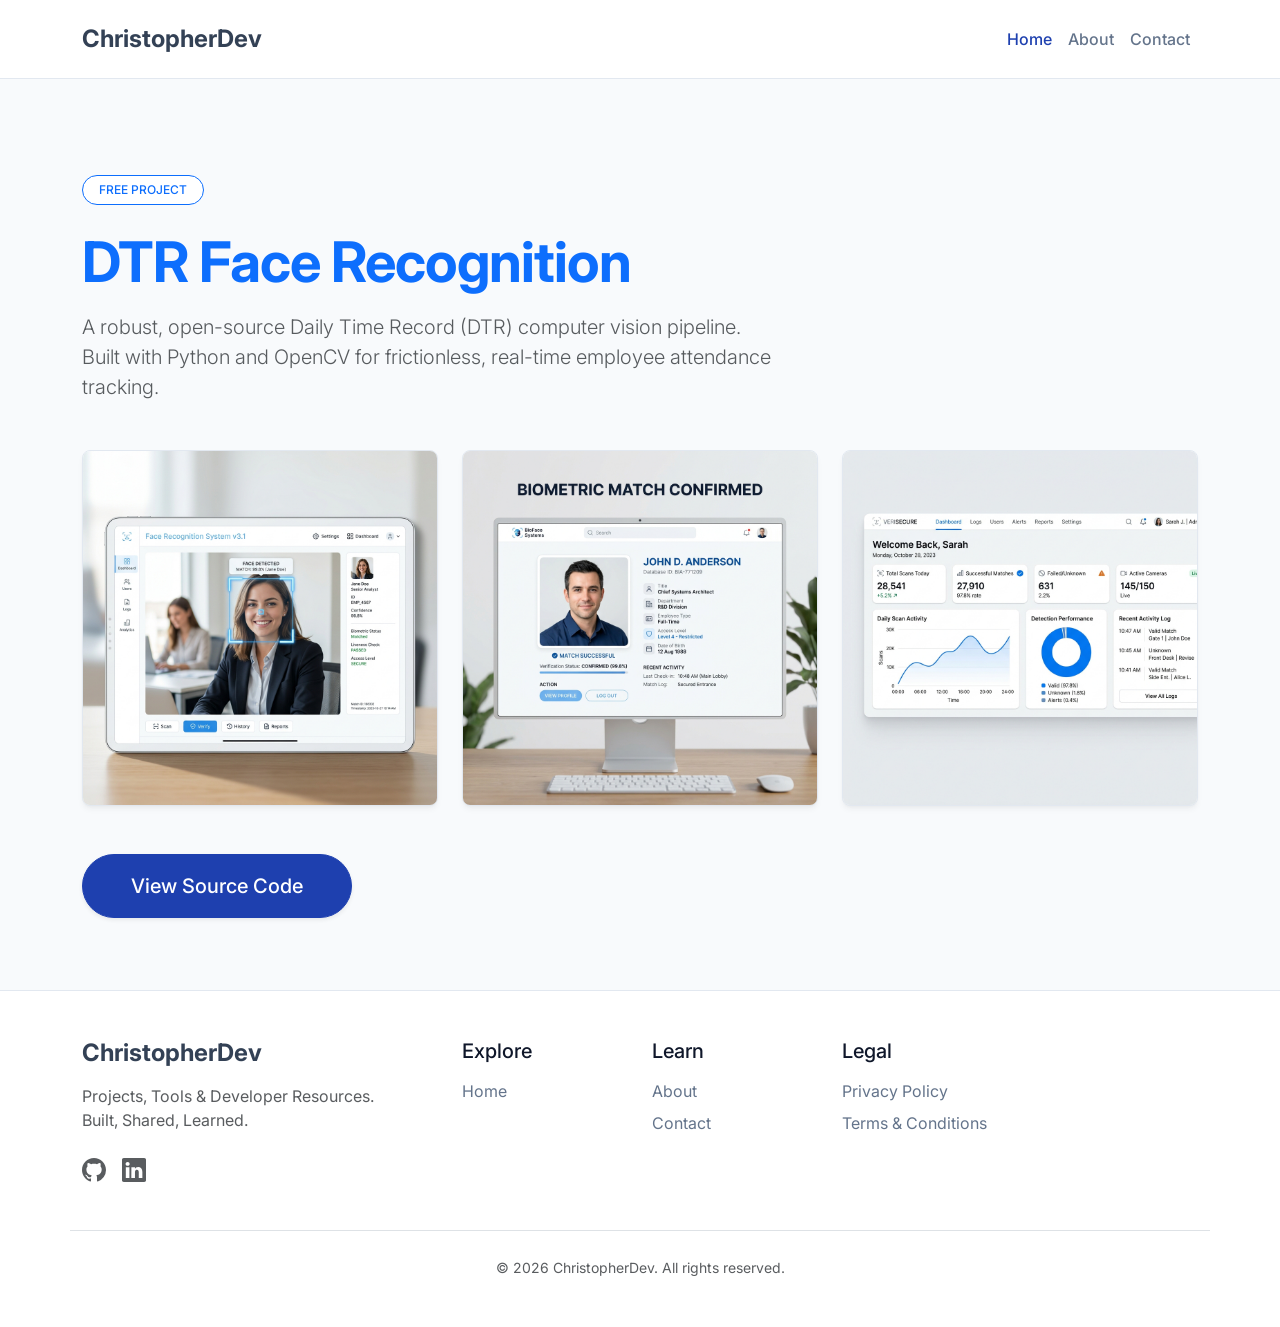
==== index.html @ c3da3913 "update my ui" ====
<!DOCTYPE html>
<html lang="en">
<head>
    <meta charset="UTF-8">
    <meta name="viewport" content="width=device-width, initial-scale=1.0">
    <title>ChristopherDev | Projects, Tools & Developer Resources</title>
    <meta name="description" content="ChristopherDev is a collection of projects, tools, experiments, and tutorials I've created while building software. Explore the source and use them as a starting point.">
    
    <!-- Bootstrap 5 CSS -->
    <link href="https://cdn.jsdelivr.net/npm/bootstrap@5.3.2/dist/css/bootstrap.min.css" rel="stylesheet">
    
    <!-- Google Fonts -->
    <link rel="preconnect" href="https://fonts.googleapis.com">
    <link rel="preconnect" href="https://fonts.gstatic.com" crossorigin>
    <link href="https://fonts.googleapis.com/css2?family=Fira+Code:wght@400;500&family=Inter:wght@400;500;600;700;800&display=swap" rel="stylesheet">
    
    <!-- Custom CSS -->
    <link rel="stylesheet" href="css/style.css">
</head>
<body>

    <!-- Navbar -->
    <nav class="navbar navbar-expand-lg sticky-top">
        <div class="container">
            <a class="navbar-brand" href="index.html">ChristopherDev</a>
            <button class="navbar-toggler" type="button" data-bs-toggle="collapse" data-bs-target="#navbarNav" aria-controls="navbarNav" aria-expanded="false" aria-label="Toggle navigation">
                <span class="navbar-toggler-icon"></span>
            </button>
            <div class="collapse navbar-collapse" id="navbarNav">
                <ul class="navbar-nav ms-auto mb-2 mb-lg-0">
                    <li class="nav-item">
                        <a class="nav-link" href="index.html">Home</a>
                    </li>
                    <li class="nav-item">
                        <a class="nav-link" href="about.html">About</a>
                    </li>
                    <li class="nav-item">
                        <a class="nav-link" href="contact.html">Contact</a>
                    </li>
                </ul>
            </div>
        </div>
    </nav>

    <main class="py-5 overflow-hidden">
        <div class="container py-4 mt-4">
            <div class="animate-fade-up">
                <span class="badge border border-primary text-primary bg-white px-3 py-2 rounded-pill mb-4 text-uppercase tracking-wider">Free Project</span>
                <h1 class="display-4 fw-bold mb-3 text-primary text-start" style="letter-spacing: -1px;">DTR Face Recognition</h1>
                <p class="lead text-muted mb-5 text-start" style="max-width: 700px;">A robust, open-source Daily Time Record (DTR) computer vision pipeline. Built with Python and OpenCV for frictionless, real-time employee attendance tracking.</p>
            </div>
            
            <div class="row g-4 mb-5 animate-fade-up delay-100">
                <div class="col-md-4">
                    <img src="assets/images/face-recognition.png" alt="Face Recognition Core" class="img-fluid minimal-card hover-scale">
                </div>
                <div class="col-md-4">
                    <img src="assets/images/face-recognition-match.png" alt="Match Profile" class="img-fluid minimal-card hover-scale">
                </div>
                <div class="col-md-4">
                    <img src="assets/images/face-recognition-dash.png" alt="Analytics Dashboard" class="img-fluid minimal-card hover-scale">
                </div>
            </div>

            <div class="text-start animate-fade-up delay-200">
                <a href="https://github.com/#" target="_blank" class="btn btn-primary btn-lg rounded-pill px-5 py-3 shadow-sm hover-scale">
                    View Source Code
                </a>
            </div>
        </div>
    </main>

    <!-- Footer -->
    <footer class="footer">
        <div class="container">
            <div class="row">
                <div class="col-lg-4 mb-4 mb-lg-0">
                    <h4 class="footer-title">ChristopherDev</h4>
                    <p class="text-muted mb-4">Projects, Tools & Developer Resources.<br>Built, Shared, Learned.</p>
                    <div class="d-flex gap-3">
                        <a href="https://github.com/#" target="_blank" class="text-muted" aria-label="GitHub">
                            <svg xmlns="http://www.w3.org/2000/svg" width="24" height="24" fill="currentColor" class="bi bi-github" viewBox="0 0 16 16">
                                <path d="M8 0C3.58 0 0 3.58 0 8c0 3.54 2.29 6.53 5.47 7.59.4.07.55-.17.55-.38 0-.19-.01-.82-.01-1.49-2.01.37-2.53-.49-2.69-.94-.09-.23-.48-.94-.82-1.13-.28-.15-.68-.52-.01-.53.63-.01 1.08.58 1.23.82.72 1.21 1.87.87 2.33.66.07-.52.28-.87.51-1.07-1.78-.2-3.64-.89-3.64-3.95 0-.87.31-1.59.82-2.15-.08-.2-.36-1.02.08-2.12 0 0 .67-.21 2.2.82.64-.18 1.32-.27 2-.27.68 0 1.36.09 2 .27 1.53-1.04 2.2-.82 2.2-.82.44 1.1.16 1.92.08 2.12.51.56.82 1.27.82 2.15 0 3.07-1.87 3.75-3.65 3.95.29.25.54.73.54 1.48 0 1.07-.01 1.93-.01 2.2 0 .21.15.46.55.38A8.012 8.012 0 0 0 16 8c0-4.42-3.58-8-8-8z"/>
                            </svg>
                        </a>
                        <a href="https://linkedin.com/in/#" target="_blank" class="text-muted" aria-label="LinkedIn">
                            <svg xmlns="http://www.w3.org/2000/svg" width="24" height="24" fill="currentColor" class="bi bi-linkedin" viewBox="0 0 16 16">
                                <path d="M0 1.146C0 .513.526 0 1.175 0h13.65C15.474 0 16 .513 16 1.146v13.708c0 .633-.526 1.146-1.175 1.146H1.175C.526 16 0 15.487 0 14.854V1.146zm4.943 12.248V6.169H2.542v7.225h2.401zm-1.2-8.212c.837 0 1.358-.554 1.358-1.248-.015-.709-.52-1.248-1.342-1.248-.822 0-1.359.54-1.359 1.248 0 .694.521 1.248 1.327 1.248h.016zm4.908 8.212V9.359c0-.216.016-.432.08-.586.173-.431.568-.878 1.232-.878.869 0 1.216.662 1.216 1.634v3.865h2.401V9.25c0-2.22-1.184-3.252-2.764-3.252-1.274 0-1.845.7-2.165 1.193v.025h-.016a5.54 5.54 0 0 1 .016-.025V6.169h-2.4c.03.678 0 7.225 0 7.225h2.4z"/>
                            </svg>
                        </a>
                    </div>
                </div>
                <div class="col-lg-2 col-md-4 mb-4 mb-md-0">
                    <h5 class="mb-3">Explore</h5>
                    <a href="index.html" class="footer-link">Home</a>
                </div>
                <div class="col-lg-2 col-md-4 mb-4 mb-md-0">
                    <h5 class="mb-3">Learn</h5>
                    <a href="about.html" class="footer-link">About</a>
                    <a href="contact.html" class="footer-link">Contact</a>
                </div>
                <div class="col-lg-2 col-md-4">
                    <h5 class="mb-3">Legal</h5>
                    <a href="privacy-policy.html" class="footer-link">Privacy Policy</a>
                    <a href="terms.html" class="footer-link">Terms & Conditions</a>
                </div>
            </div>
            <div class="row mt-5 pt-4 border-top">
                <div class="col-12 text-center text-muted">
                    <small>&copy; 2026 ChristopherDev. All rights reserved.</small>
                </div>
            </div>
        </div>
    </footer>

    <!-- Bootstrap 5 JS Bundle -->
    <script src="https://cdn.jsdelivr.net/npm/bootstrap@5.3.2/dist/js/bootstrap.bundle.min.js"></script>
    <!-- Custom JS -->
    <script src="js/main.js"></script>
</body>
</html>
---- css/style.css ----
:root {
  --primary-color: #1e40af; /* Professional Blue */
  --primary-hover: #1e3a8a; /* Darker Blue */
  --secondary-color: #334155; /* Slate */
  --light-bg: #f8fafc; /* Very light blue-grey */
  --border-color: #e2e8f0; /* Subtle border */
  --text-main: #0f172a;
  --text-muted: #64748b;
}

body {
  font-family: 'Inter', system-ui, -apple-system, sans-serif;
  color: var(--text-main);
  background-color: var(--light-bg);
  display: flex;
  flex-direction: column;
  min-height: 100vh;
}

main {
  flex: 1;
}

/* Navbar */
.navbar {
  background-color: #ffffff;
  border-bottom: 1px solid var(--border-color);
  padding: 1rem 0;
}
.navbar-brand {
  font-weight: 700;
  color: var(--secondary-color) !important;
  font-size: 1.5rem;
}
.nav-link {
  color: var(--text-muted);
  font-weight: 500;
  transition: color 0.2s ease-in-out;
}
.nav-link:hover, .nav-link.active {
  color: var(--primary-color) !important;
}

/* Buttons */
.btn-primary {
  background-color: var(--primary-color);
  border-color: var(--primary-color);
  padding: 0.5rem 1.25rem;
  font-weight: 500;
  border-radius: 0; /* Flat design */
  transition: all 0.2s;
}
.btn-primary:hover {
  background-color: var(--primary-hover);
  border-color: var(--primary-hover);
}
.btn-outline-primary {
  color: var(--primary-color);
  border-color: var(--primary-color);
  padding: 0.5rem 1.25rem;
  font-weight: 500;
  border-radius: 0; /* Flat design */
  transition: all 0.2s;
}
.btn-outline-primary:hover {
  background-color: var(--primary-color);
  color: white;
}

/* Cards */
.card {
  border: 1px solid var(--border-color);
  border-radius: 0; /* Flat design */
  box-shadow: none; /* Flat design */
  transition: border-color 0.2s;
  background-color: #ffffff;
  height: 100%;
}
.card:hover {
  border-color: var(--primary-color);
}
.card-title {
  color: var(--secondary-color);
  font-weight: 600;
}

/* Badges */
.badge {
  font-weight: 500;
  padding: 0.35em 0.65em;
  border-radius: 0; /* Flat design */
}

/* Hero Section */
.hero-section {
  padding: 5rem 0;
  background-color: #ffffff;
  border-bottom: 1px solid var(--border-color);
}
.hero-title {
  font-size: 3rem;
  font-weight: 800;
  color: var(--secondary-color);
  line-height: 1.2;
  margin-bottom: 1.5rem;
}
.hero-subtitle {
  font-size: 1.25rem;
  color: var(--text-muted);
  margin-bottom: 2rem;
  line-height: 1.6;
}

/* Developer Visual Art */
.dev-visual {
  background-color: var(--secondary-color);
  border-radius: 0; /* Flat design */
  padding: 2rem;
  box-shadow: none; /* Flat design */
  color: #a8b2d1;
  font-family: 'Fira Code', 'Courier New', Courier, monospace;
  font-size: 0.9rem;
  line-height: 1.5;
  position: relative;
  overflow: hidden;
}
.dev-visual .keyword { color: #c678dd; }
.dev-visual .function { color: #61afef; }
.dev-visual .string { color: #98c379; }
.dev-visual .comment { color: #5c6370; font-style: italic; }

/* Page Header */
.page-header {
  padding: 3rem 0;
  background-color: #ffffff;
  border-bottom: 1px solid var(--border-color);
  margin-bottom: 2rem;
}
.page-title {
  font-weight: 700;
  color: var(--secondary-color);
}

/* Footer */
.footer {
  background-color: #ffffff;
  border-top: 1px solid var(--border-color);
  padding: 3rem 0;
  margin-top: auto;
}
.footer-title {
  font-weight: 700;
  color: var(--secondary-color);
  margin-bottom: 1rem;
}
.footer-link {
  color: var(--text-muted);
  text-decoration: none;
  transition: color 0.2s;
  display: block;
  margin-bottom: 0.5rem;
}
.footer-link:hover {
  color: var(--primary-color);
}

/* Process Flow (How it works) */
.process-flow {
  display: flex;
  flex-direction: column;
  align-items: center;
  margin: 2rem 0;
}
.process-step {
  background: white;
  border: 1px solid var(--border-color);
  padding: 1rem 2rem;
  border-radius: 0; /* Flat design */
  font-weight: 600;
  color: var(--secondary-color);
  text-align: center;
  width: 100%;
  max-width: 400px;
  box-shadow: none; /* Flat design */
}
.process-arrow {
  color: var(--primary-color);
  font-size: 1.5rem;
  margin: 0.5rem 0;
}

/* Article Styles */
.article-content h2 {
  margin-top: 2rem;
  margin-bottom: 1rem;
  font-weight: 600;
  color: var(--secondary-color);
}
.article-content p {
  line-height: 1.7;
  margin-bottom: 1.25rem;
}
.article-content img {
  max-width: 100%;
  height: auto;
  border-radius: 0; /* Flat design */
  margin: 1.5rem 0;
}
.article-content pre {
  background-color: var(--secondary-color);
  color: #fff;
  padding: 1rem;
  border-radius: 0; /* Flat design */
  overflow-x: auto;
}

/* Utilities */
.text-primary {
  color: var(--primary-color);
}
.bg-primary {
  background-color: var(--primary-color) !important;
}

/* Animations */
@keyframes fadeUp {
  from {
    opacity: 0;
    transform: translateY(20px);
  }
  to {
    opacity: 1;
    transform: translateY(0);
  }
}

.animate-fade-up {
  animation: fadeUp 0.8s ease-out forwards;
  opacity: 0;
}

.delay-100 { animation-delay: 100ms; }
.delay-200 { animation-delay: 200ms; }
.delay-300 { animation-delay: 300ms; }

.hover-scale {
  transition: transform 0.3s ease, box-shadow 0.3s ease;
}
.hover-scale:hover {
  transform: translateY(-5px) scale(1.02);
  box-shadow: 0 10px 20px rgba(0,0,0,0.08) !important;
}

/* Minimal UI Enhancements */
.minimal-card {
  background: #ffffff;
  border: 1px solid var(--border-color);
  box-shadow: 0 4px 6px -1px rgba(0, 0, 0, 0.05), 0 2px 4px -1px rgba(0, 0, 0, 0.03); /* Subtle soft shadow */
  border-radius: 8px;
}

.icon-box {
  width: 60px;
  height: 60px;
  display: inline-flex;
  align-items: center;
  justify-content: center;
  border-radius: 12px;
  background-color: rgba(13, 110, 253, 0.1);
  color: var(--primary-color);
  margin-bottom: 1.5rem;
}

.tech-pill {
  display: inline-block;
  padding: 0.5rem 1.25rem;
  background: #fff;
  border: 1px solid var(--border-color);
  border-radius: 50px;
  font-weight: 600;
  color: var(--text-muted);
  box-shadow: 0 4px 6px rgba(0,0,0,0.02);
  transition: all 0.3s ease;
}
.tech-pill:hover {
  border-color: var(--primary-color);
  color: var(--primary-color);
  transform: translateY(-2px);
}
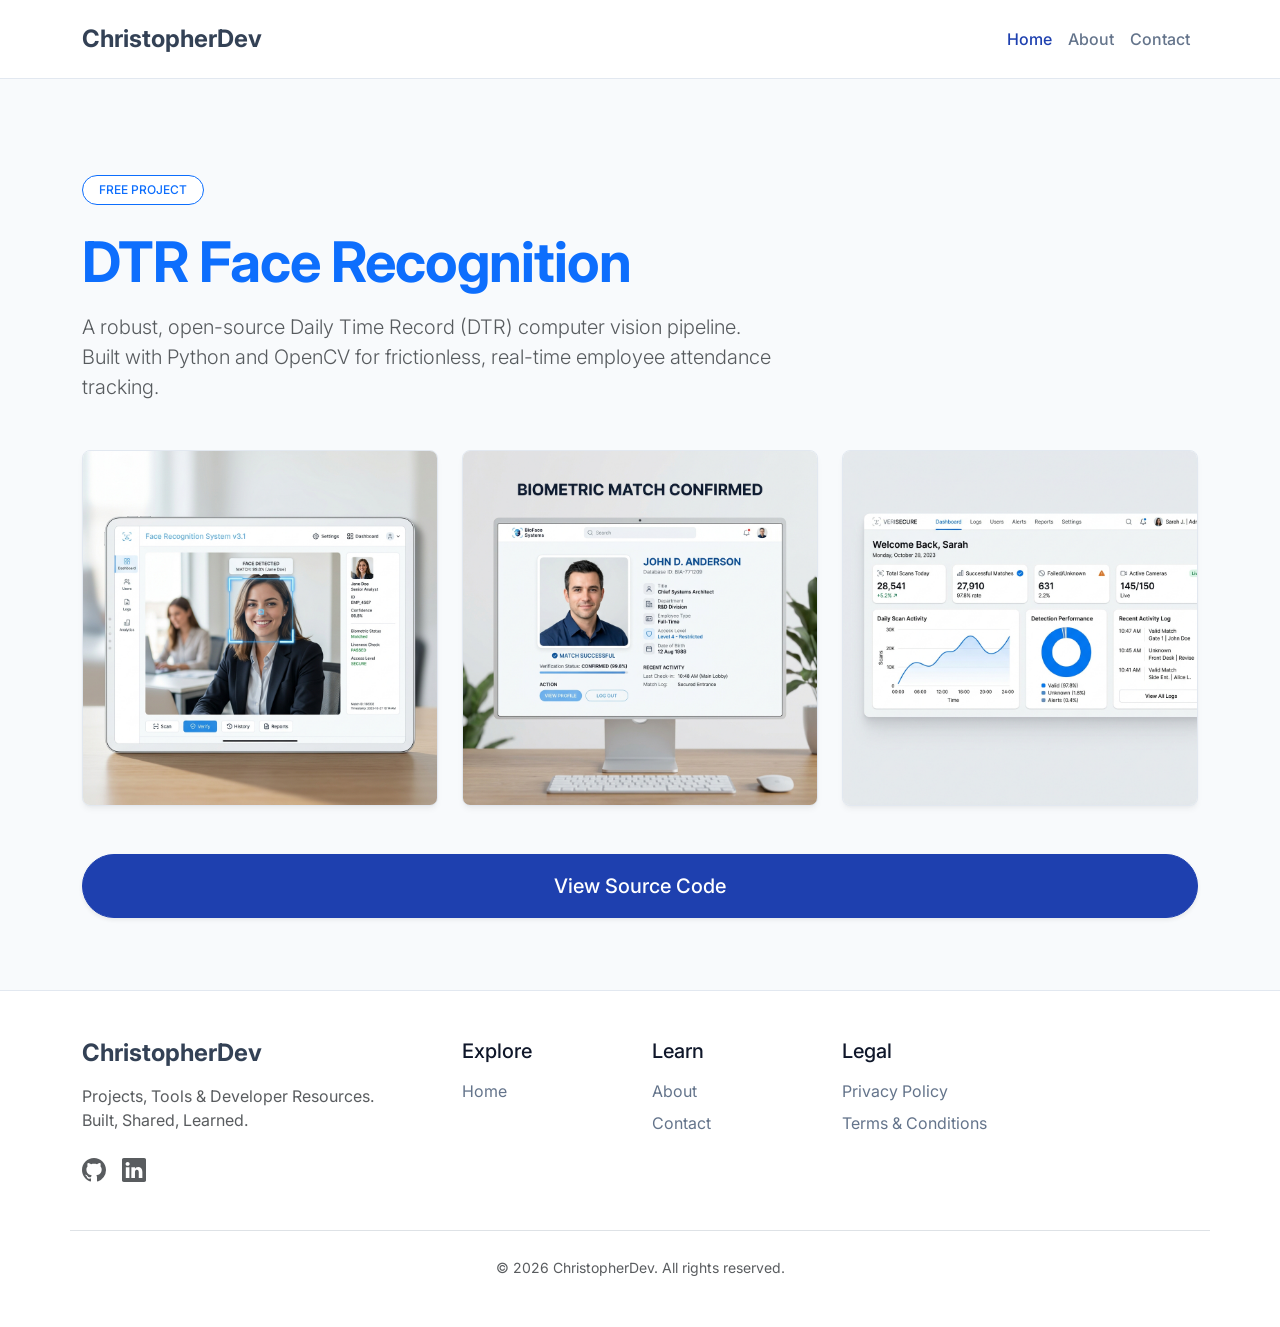
==== commit 1a75f073: "update" ====
--- a/index.html
+++ b/index.html
@@ -42,8 +42,8 @@
         </div>
     </nav>
 
-    <main class="py-5 overflow-hidden">
-        <div class="container py-4 mt-4">
+    <main class="py-3 py-md-5 overflow-hidden">
+        <div class="container py-3 py-md-4 mt-2 mt-md-4">
             <div class="animate-fade-up">
                 <span class="badge border border-primary text-primary bg-white px-3 py-2 rounded-pill mb-4 text-uppercase tracking-wider">Free Project</span>
                 <h1 class="display-4 fw-bold mb-3 text-primary text-start" style="letter-spacing: -1px;">DTR Face Recognition</h1>
@@ -63,7 +63,7 @@
             </div>
 
             <div class="text-start animate-fade-up delay-200">
-                <a href="https://github.com/#" target="_blank" class="btn btn-primary btn-lg rounded-pill px-5 py-3 shadow-sm hover-scale">
+                <a href="https://github.com/#" target="_blank" class="btn btn-primary btn-lg rounded-pill px-4 px-md-5 py-3 shadow-sm hover-scale w-100 d-md-inline-block" style="max-width: 100%;">
                     View Source Code
                 </a>
             </div>
--- a/css/style.css
+++ b/css/style.css
@@ -287,3 +287,16 @@
   color: var(--primary-color);
   transform: translateY(-2px);
 }
+
+/* Responsive Overrides */
+@media (max-width: 767.98px) {
+  .display-4 {
+    font-size: 2.5rem;
+  }
+  .display-5 {
+    font-size: 2rem;
+  }
+  .hero-title {
+    font-size: 2.2rem;
+  }
+}
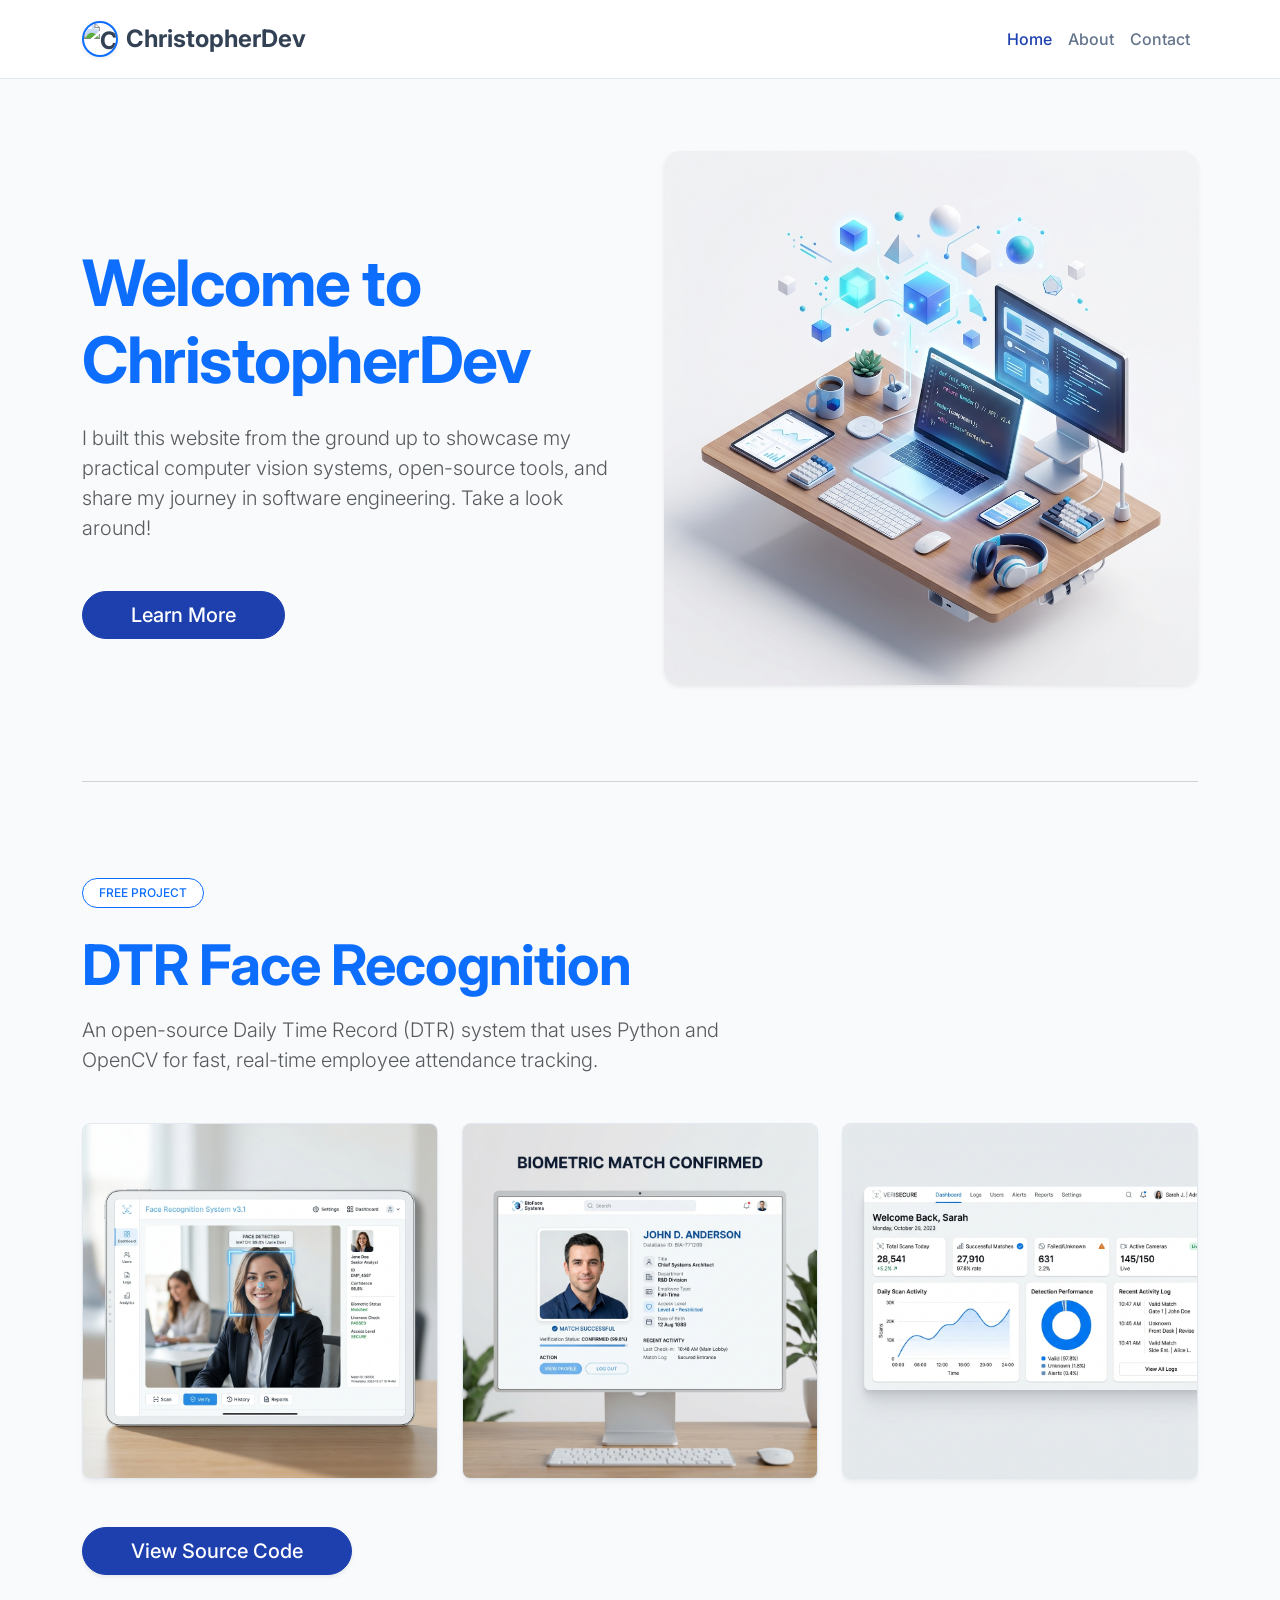
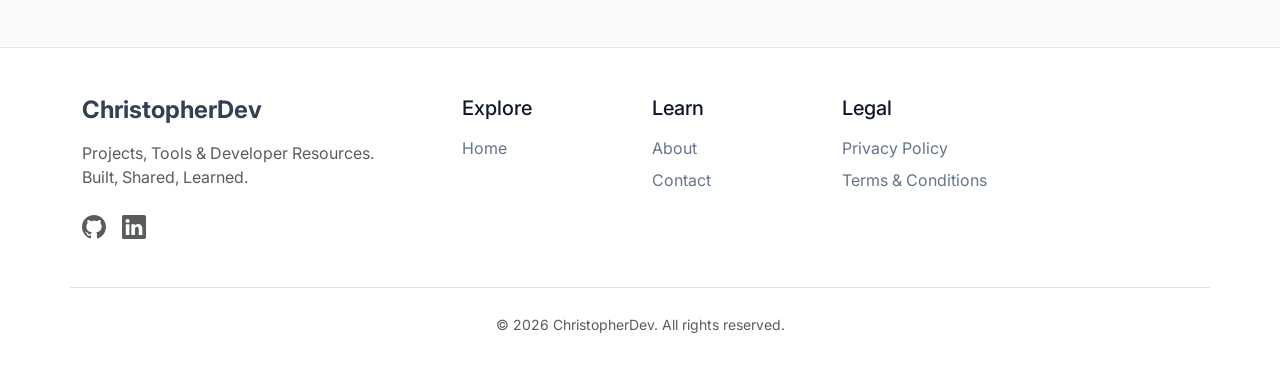
==== commit d350746e: "update code" ====
--- a/index.html
+++ b/index.html
@@ -1,29 +1,49 @@
 <!DOCTYPE html>
 <html lang="en">
+
 <head>
     <meta charset="UTF-8">
     <meta name="viewport" content="width=device-width, initial-scale=1.0">
     <title>ChristopherDev | Projects, Tools & Developer Resources</title>
-    <meta name="description" content="ChristopherDev is a collection of projects, tools, experiments, and tutorials I've created while building software. Explore the source and use them as a starting point.">
-    
+    <meta name="description"
+        content="ChristopherDev is a collection of projects, tools, experiments, and tutorials I've created while building software. Explore the source and use them as a starting point.">
+
     <!-- Bootstrap 5 CSS -->
     <link href="https://cdn.jsdelivr.net/npm/bootstrap@5.3.2/dist/css/bootstrap.min.css" rel="stylesheet">
-    
+
     <!-- Google Fonts -->
     <link rel="preconnect" href="https://fonts.googleapis.com">
     <link rel="preconnect" href="https://fonts.gstatic.com" crossorigin>
-    <link href="https://fonts.googleapis.com/css2?family=Fira+Code:wght@400;500&family=Inter:wght@400;500;600;700;800&display=swap" rel="stylesheet">
-    
+    <link
+        href="https://fonts.googleapis.com/css2?family=Fira+Code:wght@400;500&family=Inter:wght@400;500;600;700;800&display=swap"
+        rel="stylesheet">
+
     <!-- Custom CSS -->
     <link rel="stylesheet" href="css/style.css">
+
+    <!-- Google tag (gtag.js) -->
+    <script async src="https://www.googletagmanager.com/gtag/js?id=G-97JKKLDVCZ"></script>
+    <script>
+        window.dataLayer = window.dataLayer || [];
+        function gtag(){dataLayer.push(arguments);}
+        gtag('js', new Date());
+
+        gtag('config', 'G-97JKKLDVCZ');
+    </script>
 </head>
+
 <body>
 
     <!-- Navbar -->
     <nav class="navbar navbar-expand-lg sticky-top">
         <div class="container">
-            <a class="navbar-brand" href="index.html">ChristopherDev</a>
-            <button class="navbar-toggler" type="button" data-bs-toggle="collapse" data-bs-target="#navbarNav" aria-controls="navbarNav" aria-expanded="false" aria-label="Toggle navigation">
+            <a class="navbar-brand d-flex align-items-center gap-2" href="index.html">
+                <img src="https://github.com/ChristopherDente.png" alt="ChristopherDev Logo" width="36" height="36"
+                    class="rounded-circle shadow-sm border border-primary border-2">
+                ChristopherDev
+            </a>
+            <button class="navbar-toggler" type="button" data-bs-toggle="collapse" data-bs-target="#navbarNav"
+                aria-controls="navbarNav" aria-expanded="false" aria-label="Toggle navigation">
                 <span class="navbar-toggler-icon"></span>
             </button>
             <div class="collapse navbar-collapse" id="navbarNav">
@@ -43,27 +63,65 @@
     </nav>
 
     <main class="py-3 py-md-5 overflow-hidden">
+
+        <!-- Main Hero Section -->
+        <section class="container py-5 mt-md-4 mb-5">
+            <div class="row align-items-center g-5">
+                <div class="col-lg-6 text-center text-lg-start animate-fade-up">
+                    <h1 class="display-3 fw-bold mb-4 text-primary" style="letter-spacing: -1.5px;">Welcome to
+                        ChristopherDev</h1>
+                    <p class="lead text-muted mb-5 mx-auto mx-lg-0" style="max-width: 600px; font-size: 1.25rem;">
+                        I built this website from the ground up to showcase my practical computer vision systems,
+                        open-source tools, and share my journey in software engineering. Take a look around!
+                    </p>
+                    <div class="d-flex justify-content-center justify-content-lg-start gap-3">
+                        <a href="about.html"
+                            class="btn btn-primary btn-lg rounded-pill px-4 px-md-5">Learn
+                            More</a>
+                    </div>
+                </div>
+                <div class="col-lg-6 text-center animate-fade-up delay-100 mt-5 mt-lg-0">
+                    <div class="animate-float">
+                        <img src="assets/images/hero-illustration.png" alt="Developer Workspace"
+                            class="img-fluid rounded-4 shadow-sm hover-scale premium-card">
+                    </div>
+                </div>
+            </div>
+        </section>
+
+        <!-- Divider -->
+        <div class="container">
+            <hr class="text-muted opacity-25 mb-5 pb-4">
+        </div>
         <div class="container py-3 py-md-4 mt-2 mt-md-4">
             <div class="animate-fade-up">
-                <span class="badge border border-primary text-primary bg-white px-3 py-2 rounded-pill mb-4 text-uppercase tracking-wider">Free Project</span>
-                <h1 class="display-4 fw-bold mb-3 text-primary text-start" style="letter-spacing: -1px;">DTR Face Recognition</h1>
-                <p class="lead text-muted mb-5 text-start" style="max-width: 700px;">A robust, open-source Daily Time Record (DTR) computer vision pipeline. Built with Python and OpenCV for frictionless, real-time employee attendance tracking.</p>
+                <span
+                    class="badge border border-primary text-primary bg-white px-3 py-2 rounded-pill mb-4 text-uppercase tracking-wider">Free
+                    Project</span>
+                <h1 class="display-4 fw-bold mb-3 text-primary text-start" style="letter-spacing: -1px;">DTR Face
+                    Recognition</h1>
+                <p class="lead text-muted mb-5 text-start" style="max-width: 700px;">An open-source Daily Time Record
+                    (DTR) system that uses Python and OpenCV for fast, real-time employee attendance tracking.</p>
             </div>
-            
+
             <div class="row g-4 mb-5 animate-fade-up delay-100">
                 <div class="col-md-4">
-                    <img src="assets/images/face-recognition.png" alt="Face Recognition Core" class="img-fluid minimal-card hover-scale">
+                    <img src="assets/images/face-recognition.png" alt="Face Recognition Core"
+                        class="img-fluid minimal-card hover-scale">
                 </div>
                 <div class="col-md-4">
-                    <img src="assets/images/face-recognition-match.png" alt="Match Profile" class="img-fluid minimal-card hover-scale">
+                    <img src="assets/images/face-recognition-match.png" alt="Match Profile"
+                        class="img-fluid minimal-card hover-scale">
                 </div>
                 <div class="col-md-4">
-                    <img src="assets/images/face-recognition-dash.png" alt="Analytics Dashboard" class="img-fluid minimal-card hover-scale">
+                    <img src="assets/images/face-recognition-dash.png" alt="Analytics Dashboard"
+                        class="img-fluid minimal-card hover-scale">
                 </div>
             </div>
 
             <div class="text-start animate-fade-up delay-200">
-                <a href="https://github.com/#" target="_blank" class="btn btn-primary btn-lg rounded-pill px-4 px-md-5 py-3 shadow-sm hover-scale w-100 d-md-inline-block" style="max-width: 100%;">
+                <a href="https://github.com/#" target="_blank"
+                    class="btn btn-primary btn-lg rounded-pill px-4 px-md-5 shadow-sm hover-scale">
                     View Source Code
                 </a>
             </div>
@@ -79,13 +137,17 @@
                     <p class="text-muted mb-4">Projects, Tools & Developer Resources.<br>Built, Shared, Learned.</p>
                     <div class="d-flex gap-3">
                         <a href="https://github.com/#" target="_blank" class="text-muted" aria-label="GitHub">
-                            <svg xmlns="http://www.w3.org/2000/svg" width="24" height="24" fill="currentColor" class="bi bi-github" viewBox="0 0 16 16">
-                                <path d="M8 0C3.58 0 0 3.58 0 8c0 3.54 2.29 6.53 5.47 7.59.4.07.55-.17.55-.38 0-.19-.01-.82-.01-1.49-2.01.37-2.53-.49-2.69-.94-.09-.23-.48-.94-.82-1.13-.28-.15-.68-.52-.01-.53.63-.01 1.08.58 1.23.82.72 1.21 1.87.87 2.33.66.07-.52.28-.87.51-1.07-1.78-.2-3.64-.89-3.64-3.95 0-.87.31-1.59.82-2.15-.08-.2-.36-1.02.08-2.12 0 0 .67-.21 2.2.82.64-.18 1.32-.27 2-.27.68 0 1.36.09 2 .27 1.53-1.04 2.2-.82 2.2-.82.44 1.1.16 1.92.08 2.12.51.56.82 1.27.82 2.15 0 3.07-1.87 3.75-3.65 3.95.29.25.54.73.54 1.48 0 1.07-.01 1.93-.01 2.2 0 .21.15.46.55.38A8.012 8.012 0 0 0 16 8c0-4.42-3.58-8-8-8z"/>
+                            <svg xmlns="http://www.w3.org/2000/svg" width="24" height="24" fill="currentColor"
+                                class="bi bi-github" viewBox="0 0 16 16">
+                                <path
+                                    d="M8 0C3.58 0 0 3.58 0 8c0 3.54 2.29 6.53 5.47 7.59.4.07.55-.17.55-.38 0-.19-.01-.82-.01-1.49-2.01.37-2.53-.49-2.69-.94-.09-.23-.48-.94-.82-1.13-.28-.15-.68-.52-.01-.53.63-.01 1.08.58 1.23.82.72 1.21 1.87.87 2.33.66.07-.52.28-.87.51-1.07-1.78-.2-3.64-.89-3.64-3.95 0-.87.31-1.59.82-2.15-.08-.2-.36-1.02.08-2.12 0 0 .67-.21 2.2.82.64-.18 1.32-.27 2-.27.68 0 1.36.09 2 .27 1.53-1.04 2.2-.82 2.2-.82.44 1.1.16 1.92.08 2.12.51.56.82 1.27.82 2.15 0 3.07-1.87 3.75-3.65 3.95.29.25.54.73.54 1.48 0 1.07-.01 1.93-.01 2.2 0 .21.15.46.55.38A8.012 8.012 0 0 0 16 8c0-4.42-3.58-8-8-8z" />
                             </svg>
                         </a>
                         <a href="https://linkedin.com/in/#" target="_blank" class="text-muted" aria-label="LinkedIn">
-                            <svg xmlns="http://www.w3.org/2000/svg" width="24" height="24" fill="currentColor" class="bi bi-linkedin" viewBox="0 0 16 16">
-                                <path d="M0 1.146C0 .513.526 0 1.175 0h13.65C15.474 0 16 .513 16 1.146v13.708c0 .633-.526 1.146-1.175 1.146H1.175C.526 16 0 15.487 0 14.854V1.146zm4.943 12.248V6.169H2.542v7.225h2.401zm-1.2-8.212c.837 0 1.358-.554 1.358-1.248-.015-.709-.52-1.248-1.342-1.248-.822 0-1.359.54-1.359 1.248 0 .694.521 1.248 1.327 1.248h.016zm4.908 8.212V9.359c0-.216.016-.432.08-.586.173-.431.568-.878 1.232-.878.869 0 1.216.662 1.216 1.634v3.865h2.401V9.25c0-2.22-1.184-3.252-2.764-3.252-1.274 0-1.845.7-2.165 1.193v.025h-.016a5.54 5.54 0 0 1 .016-.025V6.169h-2.4c.03.678 0 7.225 0 7.225h2.4z"/>
+                            <svg xmlns="http://www.w3.org/2000/svg" width="24" height="24" fill="currentColor"
+                                class="bi bi-linkedin" viewBox="0 0 16 16">
+                                <path
+                                    d="M0 1.146C0 .513.526 0 1.175 0h13.65C15.474 0 16 .513 16 1.146v13.708c0 .633-.526 1.146-1.175 1.146H1.175C.526 16 0 15.487 0 14.854V1.146zm4.943 12.248V6.169H2.542v7.225h2.401zm-1.2-8.212c.837 0 1.358-.554 1.358-1.248-.015-.709-.52-1.248-1.342-1.248-.822 0-1.359.54-1.359 1.248 0 .694.521 1.248 1.327 1.248h.016zm4.908 8.212V9.359c0-.216.016-.432.08-.586.173-.431.568-.878 1.232-.878.869 0 1.216.662 1.216 1.634v3.865h2.401V9.25c0-2.22-1.184-3.252-2.764-3.252-1.274 0-1.845.7-2.165 1.193v.025h-.016a5.54 5.54 0 0 1 .016-.025V6.169h-2.4c.03.678 0 7.225 0 7.225h2.4z" />
                             </svg>
                         </a>
                     </div>
@@ -118,4 +180,5 @@
     <!-- Custom JS -->
     <script src="js/main.js"></script>
 </body>
-</html>
+
+</html>
--- a/css/style.css
+++ b/css/style.css
@@ -286,9 +286,8 @@
   border-color: var(--primary-color);
   color: var(--primary-color);
   transform: translateY(-2px);
-}
-
-/* Responsive Overrides */
+
+
 @media (max-width: 767.98px) {
   .display-4 {
     font-size: 2.5rem;
@@ -300,3 +299,66 @@
     font-size: 2.2rem;
   }
 }
+
+@media (min-width: 768px) {
+  .w-md-auto {
+    width: auto !important;
+  }
+}
+
+/* Premium Button Enhancements */
+.btn-primary {
+  transition: all 0.3s ease;
+  box-shadow: 0 4px 15px rgba(30, 64, 175, 0.2);
+}
+.btn-primary:hover {
+  transform: translateY(-2px);
+  box-shadow: 0 8px 25px rgba(30, 64, 175, 0.4);
+}
+.btn-outline-primary {
+  transition: all 0.3s ease;
+}
+.btn-outline-primary:hover {
+  transform: translateY(-2px);
+  box-shadow: 0 8px 25px rgba(30, 64, 175, 0.2);
+}
+
+/* Float Animation */
+@keyframes float {
+  0% { transform: translateY(0px); }
+  50% { transform: translateY(-15px); }
+  100% { transform: translateY(0px); }
+}
+.animate-float {
+  animation: float 6s ease-in-out infinite;
+}
+
+/* Premium UI Enhancements */
+.premium-card {
+  border-bottom: 4px solid transparent;
+  transition: all 0.3s ease;
+}
+.premium-card:hover {
+  border-bottom: 4px solid var(--primary-color);
+  transform: translateY(-5px);
+  box-shadow: 0 15px 30px rgba(0,0,0,0.05) !important;
+}
+
+/* Form Styles */
+.form-control {
+  border-radius: 8px;
+  border: 1px solid var(--border-color);
+  padding: 0.75rem 1rem;
+  transition: border-color 0.2s, box-shadow 0.2s;
+  background-color: var(--light-bg);
+}
+.form-control:focus {
+  border-color: var(--primary-color);
+  box-shadow: 0 0 0 3px rgba(30, 64, 175, 0.1);
+  background-color: #fff;
+}
+.form-label {
+  font-weight: 500;
+  color: var(--secondary-color);
+  margin-bottom: 0.5rem;
+}
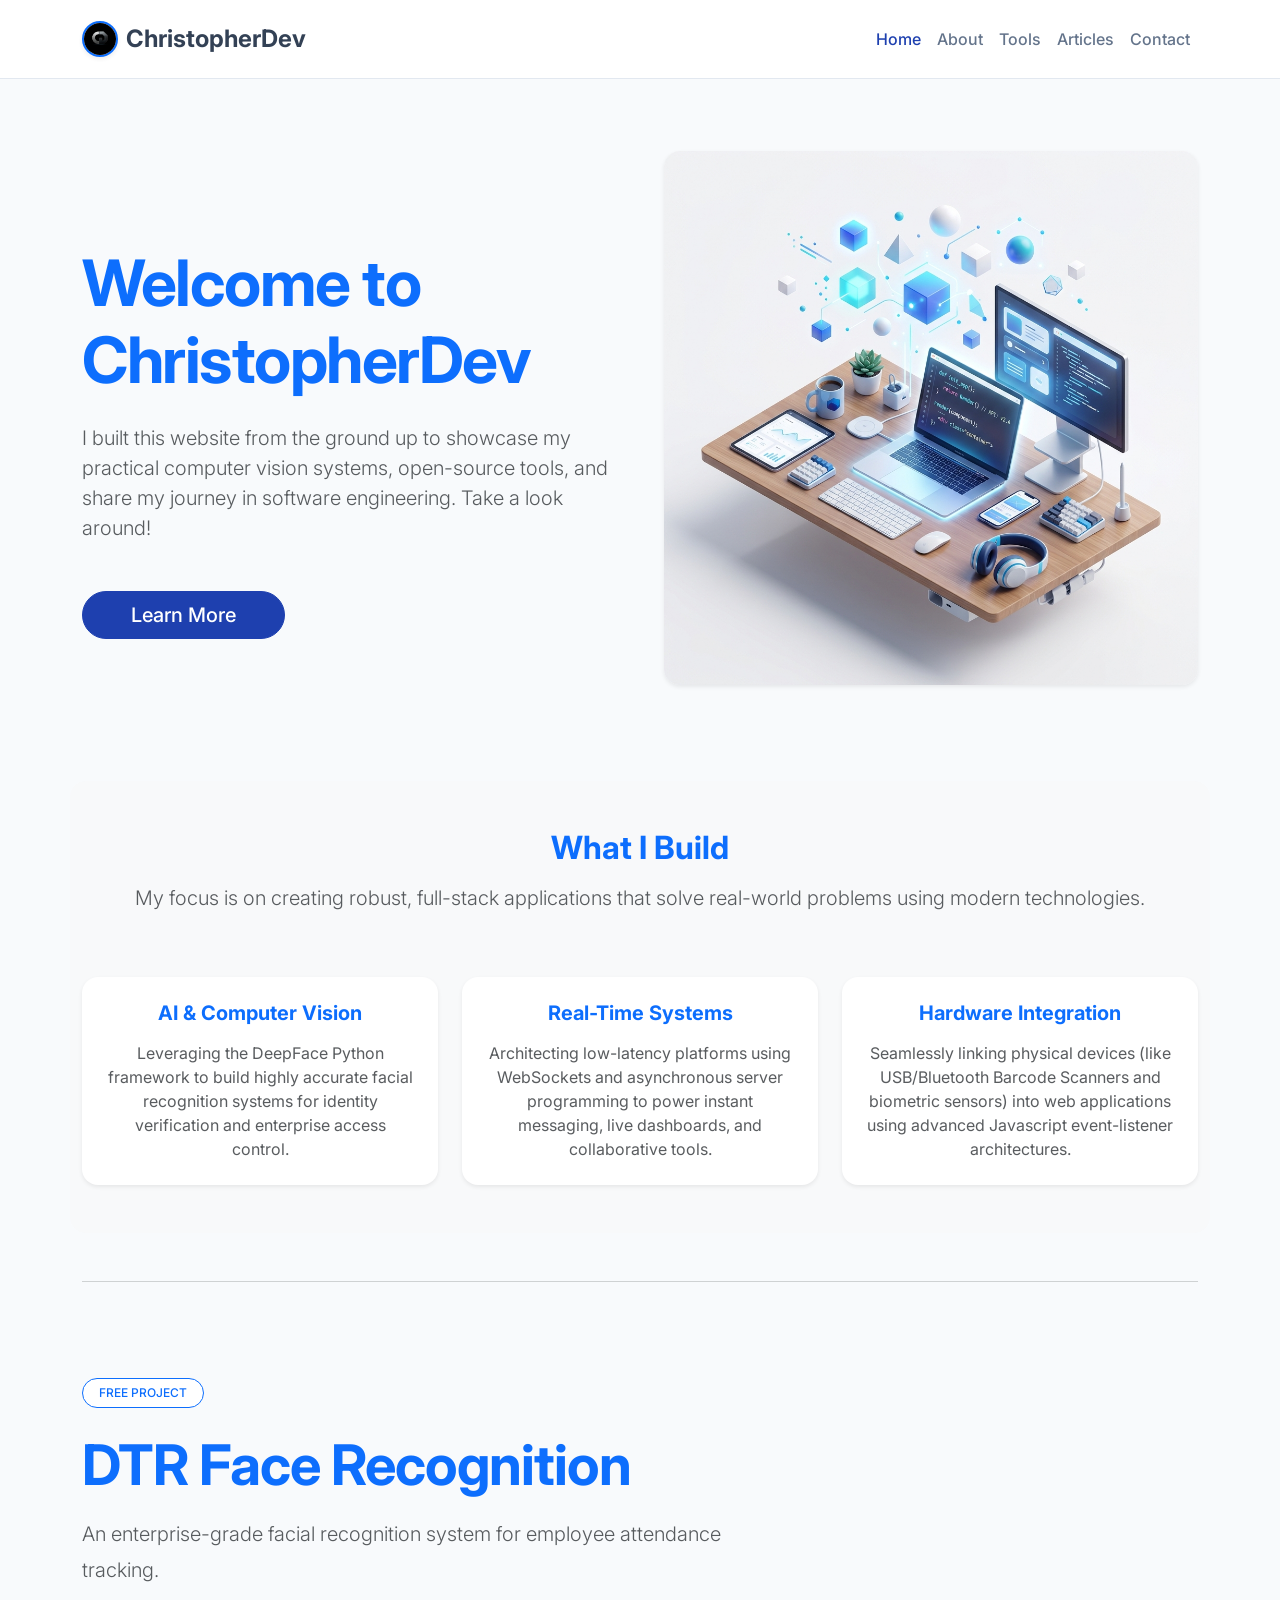
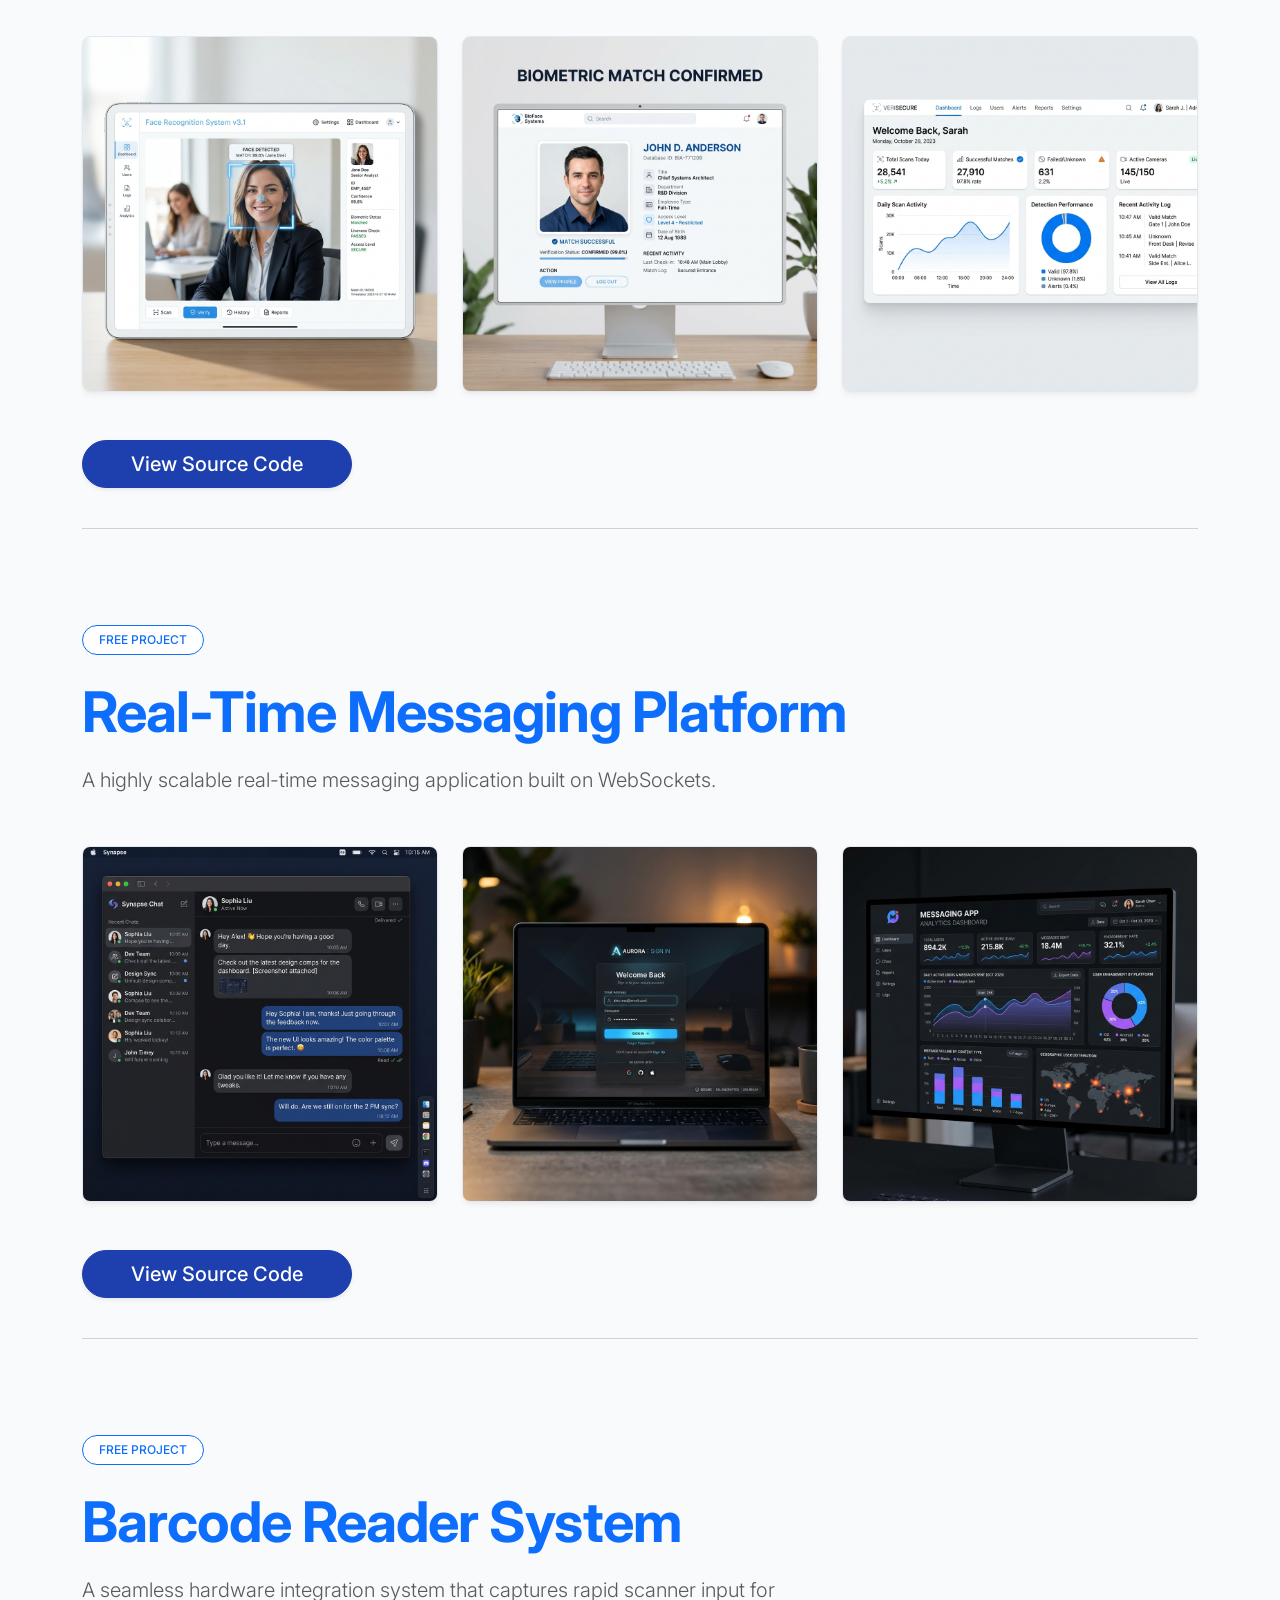
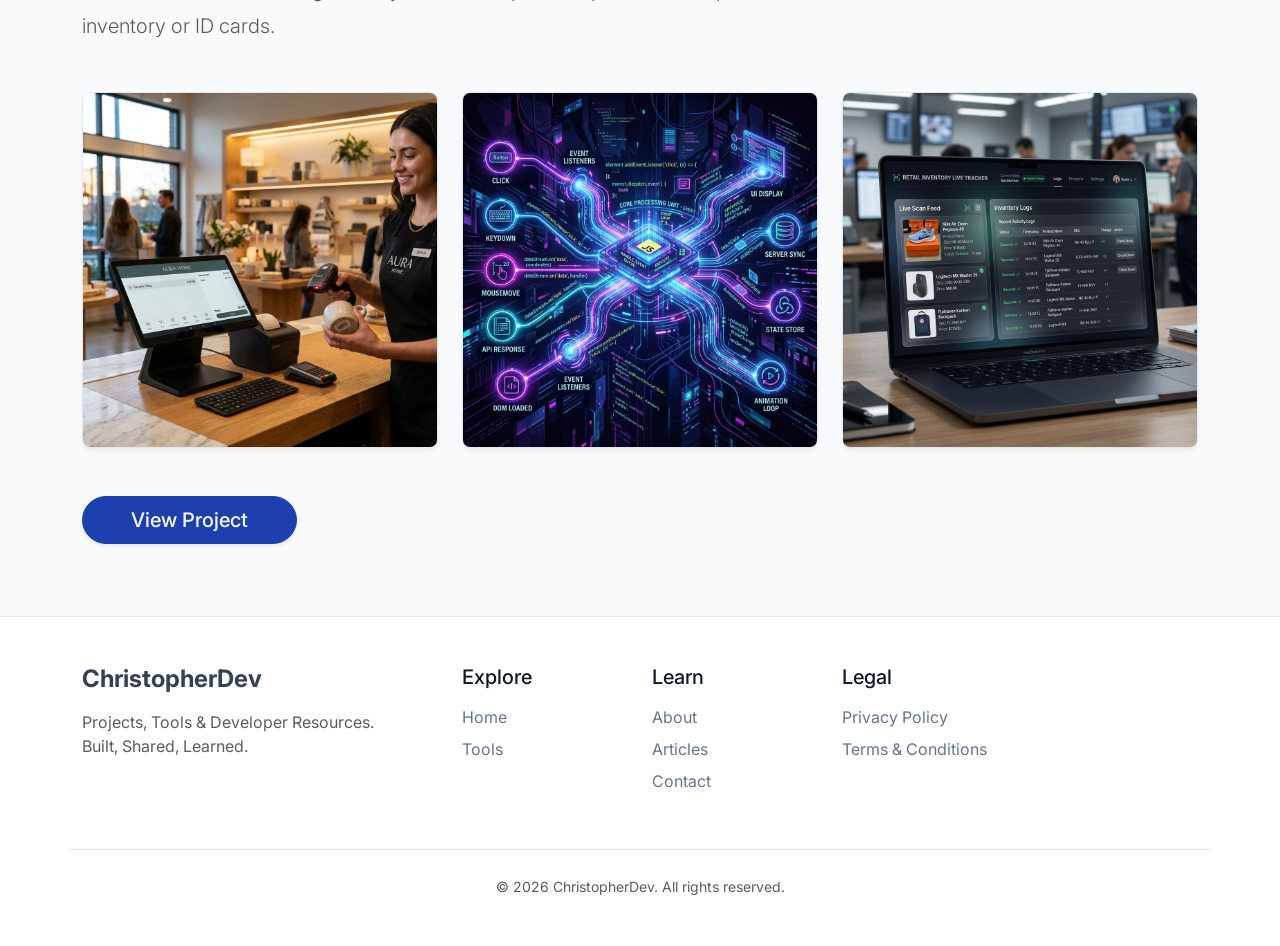
==== commit 8112c088: "update the ui" ====
--- a/index.html
+++ b/index.html
@@ -25,11 +25,13 @@
     <script async src="https://www.googletagmanager.com/gtag/js?id=G-97JKKLDVCZ"></script>
     <script>
         window.dataLayer = window.dataLayer || [];
-        function gtag(){dataLayer.push(arguments);}
+        function gtag() { dataLayer.push(arguments); }
         gtag('js', new Date());
 
         gtag('config', 'G-97JKKLDVCZ');
     </script>
+    <script async src="https://pagead2.googlesyndication.com/pagead/js/adsbygoogle.js?client=ca-pub-2298883857288950"
+        crossorigin="anonymous"></script>
 </head>
 
 <body>
@@ -38,7 +40,7 @@
     <nav class="navbar navbar-expand-lg sticky-top">
         <div class="container">
             <a class="navbar-brand d-flex align-items-center gap-2" href="index.html">
-                <img src="https://github.com/ChristopherDente.png" alt="ChristopherDev Logo" width="36" height="36"
+                <img src="assets/images/logo.png" alt="ChristopherDev Logo" width="36" height="36"
                     class="rounded-circle shadow-sm border border-primary border-2">
                 ChristopherDev
             </a>
@@ -48,15 +50,11 @@
             </button>
             <div class="collapse navbar-collapse" id="navbarNav">
                 <ul class="navbar-nav ms-auto mb-2 mb-lg-0">
-                    <li class="nav-item">
-                        <a class="nav-link" href="index.html">Home</a>
-                    </li>
-                    <li class="nav-item">
-                        <a class="nav-link" href="about.html">About</a>
-                    </li>
-                    <li class="nav-item">
-                        <a class="nav-link" href="contact.html">Contact</a>
-                    </li>
+                    <li class="nav-item"><a class="nav-link" href="index.html">Home</a></li>
+                    <li class="nav-item"><a class="nav-link" href="about.html">About</a></li>
+                    <li class="nav-item"><a class="nav-link" href="tools.html">Tools</a></li>
+                    <li class="nav-item"><a class="nav-link" href="articles.html">Articles</a></li>
+                    <li class="nav-item"><a class="nav-link" href="contact.html">Contact</a></li>
                 </ul>
             </div>
         </div>
@@ -75,8 +73,7 @@
                         open-source tools, and share my journey in software engineering. Take a look around!
                     </p>
                     <div class="d-flex justify-content-center justify-content-lg-start gap-3">
-                        <a href="about.html"
-                            class="btn btn-primary btn-lg rounded-pill px-4 px-md-5">Learn
+                        <a href="about.html" class="btn btn-primary btn-lg rounded-pill px-4 px-md-5">Learn
                             More</a>
                     </div>
                 </div>
@@ -84,6 +81,36 @@
                     <div class="animate-float">
                         <img src="assets/images/hero-illustration.png" alt="Developer Workspace"
                             class="img-fluid rounded-4 shadow-sm hover-scale premium-card">
+                    </div>
+                </div>
+            </div>
+        </section>
+
+        <!-- What I Build Section -->
+        <section class="container py-5 mb-5 bg-light rounded-4 premium-card">
+            <div class="row text-center mb-5">
+                <div class="col-12">
+                    <h2 class="fw-bold text-primary">What I Build</h2>
+                    <p class="text-muted lead max-w-75 mx-auto mt-3">My focus is on creating robust, full-stack applications that solve real-world problems using modern technologies.</p>
+                </div>
+            </div>
+            <div class="row g-4 text-center">
+                <div class="col-md-4">
+                    <div class="p-4 h-100 bg-white rounded-4 shadow-sm">
+                        <h3 class="h5 fw-bold text-primary mb-3">AI & Computer Vision</h3>
+                        <p class="text-muted mb-0">Leveraging the DeepFace Python framework to build highly accurate facial recognition systems for identity verification and enterprise access control.</p>
+                    </div>
+                </div>
+                <div class="col-md-4">
+                    <div class="p-4 h-100 bg-white rounded-4 shadow-sm">
+                        <h3 class="h5 fw-bold text-primary mb-3">Real-Time Systems</h3>
+                        <p class="text-muted mb-0">Architecting low-latency platforms using WebSockets and asynchronous server programming to power instant messaging, live dashboards, and collaborative tools.</p>
+                    </div>
+                </div>
+                <div class="col-md-4">
+                    <div class="p-4 h-100 bg-white rounded-4 shadow-sm">
+                        <h3 class="h5 fw-bold text-primary mb-3">Hardware Integration</h3>
+                        <p class="text-muted mb-0">Seamlessly linking physical devices (like USB/Bluetooth Barcode Scanners and biometric sensors) into web applications using advanced Javascript event-listener architectures.</p>
                     </div>
                 </div>
             </div>
@@ -100,8 +127,7 @@
                     Project</span>
                 <h1 class="display-4 fw-bold mb-3 text-primary text-start" style="letter-spacing: -1px;">DTR Face
                     Recognition</h1>
-                <p class="lead text-muted mb-5 text-start" style="max-width: 700px;">An open-source Daily Time Record
-                    (DTR) system that uses Python and OpenCV for fast, real-time employee attendance tracking.</p>
+                <p class="lead text-muted mb-5 text-start" style="max-width: 700px; line-height: 1.8;">An enterprise-grade facial recognition system for employee attendance tracking.</p>
             </div>
 
             <div class="row g-4 mb-5 animate-fade-up delay-100">
@@ -120,9 +146,79 @@
             </div>
 
             <div class="text-start animate-fade-up delay-200">
-                <a href="https://github.com/#" target="_blank"
-                    class="btn btn-primary btn-lg rounded-pill px-4 px-md-5 shadow-sm hover-scale">
+                <a href="dtr.html" class="btn btn-primary btn-lg rounded-pill px-4 px-md-5 shadow-sm hover-scale">
                     View Source Code
+                </a>
+            </div>
+        </div>
+
+        <!-- Divider -->
+        <div class="container">
+            <hr class="text-muted opacity-25 mb-5 pb-4">
+        </div>
+        <div class="container py-3 py-md-4 mt-2 mt-md-4">
+            <div class="animate-fade-up">
+                <span
+                    class="badge border border-primary text-primary bg-white px-3 py-2 rounded-pill mb-4 text-uppercase tracking-wider">Free
+                    Project</span>
+                <h1 class="display-4 fw-bold mb-3 text-primary text-start" style="letter-spacing: -1px;">Real-Time Messaging Platform
+                </h1>
+                <p class="lead text-muted mb-5 text-start" style="max-width: 700px; line-height: 1.8;">A highly scalable real-time messaging application built on WebSockets.</p>
+            </div>
+
+            <div class="row g-4 mb-5 animate-fade-up delay-100">
+                <div class="col-md-4">
+                    <img src="assets/images/real-time-messaging-platform-core.png" alt="Chat Interface"
+                        class="img-fluid minimal-card hover-scale">
+                </div>
+                <div class="col-md-4">
+                    <img src="assets/images/real-time-messaging-platform-auth.png" alt="Secure Authentication"
+                        class="img-fluid minimal-card hover-scale">
+                </div>
+                <div class="col-md-4">
+                    <img src="assets/images/real-time-messaging-platform-ui.png" alt="Analytics Dashboard"
+                        class="img-fluid minimal-card hover-scale">
+                </div>
+            </div>
+
+            <div class="text-start animate-fade-up delay-200">
+                <a href="real-time-messaging-platform.html" class="btn btn-primary btn-lg rounded-pill px-4 px-md-5 shadow-sm hover-scale">
+                    View Source Code
+                </a>
+            </div>
+        </div>
+
+        <!-- Divider -->
+        <div class="container">
+            <hr class="text-muted opacity-25 mb-5 pb-4">
+        </div>
+        <div class="container py-3 py-md-4 mt-2 mt-md-4">
+            <div class="animate-fade-up">
+                <span
+                    class="badge border border-primary text-primary bg-white px-3 py-2 rounded-pill mb-4 text-uppercase tracking-wider">Free
+                    Project</span>
+                <h1 class="display-4 fw-bold mb-3 text-primary text-start" style="letter-spacing: -1px;">Barcode Reader System</h1>
+                <p class="lead text-muted mb-5 text-start" style="max-width: 700px; line-height: 1.8;">A seamless hardware integration system that captures rapid scanner input for inventory or ID cards.</p>
+            </div>
+
+            <div class="row g-4 mb-5 animate-fade-up delay-100">
+                <div class="col-md-4">
+                    <img src="assets/images/barcode-scanner-hardware.png" alt="Hardware Scanner"
+                        class="img-fluid minimal-card hover-scale">
+                </div>
+                <div class="col-md-4">
+                    <img src="assets/images/barcode-scanner-engine.png" alt="Event Listener Engine"
+                        class="img-fluid minimal-card hover-scale">
+                </div>
+                <div class="col-md-4">
+                    <img src="assets/images/barcode-scanner-logging.png" alt="Database Logging Dashboard"
+                        class="img-fluid minimal-card hover-scale">
+                </div>
+            </div>
+
+            <div class="text-start animate-fade-up delay-200">
+                <a href="barcode-reader.html" class="btn btn-primary btn-lg rounded-pill px-4 px-md-5 shadow-sm hover-scale">
+                    View Project
                 </a>
             </div>
         </div>
@@ -135,30 +231,17 @@
                 <div class="col-lg-4 mb-4 mb-lg-0">
                     <h4 class="footer-title">ChristopherDev</h4>
                     <p class="text-muted mb-4">Projects, Tools & Developer Resources.<br>Built, Shared, Learned.</p>
-                    <div class="d-flex gap-3">
-                        <a href="https://github.com/#" target="_blank" class="text-muted" aria-label="GitHub">
-                            <svg xmlns="http://www.w3.org/2000/svg" width="24" height="24" fill="currentColor"
-                                class="bi bi-github" viewBox="0 0 16 16">
-                                <path
-                                    d="M8 0C3.58 0 0 3.58 0 8c0 3.54 2.29 6.53 5.47 7.59.4.07.55-.17.55-.38 0-.19-.01-.82-.01-1.49-2.01.37-2.53-.49-2.69-.94-.09-.23-.48-.94-.82-1.13-.28-.15-.68-.52-.01-.53.63-.01 1.08.58 1.23.82.72 1.21 1.87.87 2.33.66.07-.52.28-.87.51-1.07-1.78-.2-3.64-.89-3.64-3.95 0-.87.31-1.59.82-2.15-.08-.2-.36-1.02.08-2.12 0 0 .67-.21 2.2.82.64-.18 1.32-.27 2-.27.68 0 1.36.09 2 .27 1.53-1.04 2.2-.82 2.2-.82.44 1.1.16 1.92.08 2.12.51.56.82 1.27.82 2.15 0 3.07-1.87 3.75-3.65 3.95.29.25.54.73.54 1.48 0 1.07-.01 1.93-.01 2.2 0 .21.15.46.55.38A8.012 8.012 0 0 0 16 8c0-4.42-3.58-8-8-8z" />
-                            </svg>
-                        </a>
-                        <a href="https://linkedin.com/in/#" target="_blank" class="text-muted" aria-label="LinkedIn">
-                            <svg xmlns="http://www.w3.org/2000/svg" width="24" height="24" fill="currentColor"
-                                class="bi bi-linkedin" viewBox="0 0 16 16">
-                                <path
-                                    d="M0 1.146C0 .513.526 0 1.175 0h13.65C15.474 0 16 .513 16 1.146v13.708c0 .633-.526 1.146-1.175 1.146H1.175C.526 16 0 15.487 0 14.854V1.146zm4.943 12.248V6.169H2.542v7.225h2.401zm-1.2-8.212c.837 0 1.358-.554 1.358-1.248-.015-.709-.52-1.248-1.342-1.248-.822 0-1.359.54-1.359 1.248 0 .694.521 1.248 1.327 1.248h.016zm4.908 8.212V9.359c0-.216.016-.432.08-.586.173-.431.568-.878 1.232-.878.869 0 1.216.662 1.216 1.634v3.865h2.401V9.25c0-2.22-1.184-3.252-2.764-3.252-1.274 0-1.845.7-2.165 1.193v.025h-.016a5.54 5.54 0 0 1 .016-.025V6.169h-2.4c.03.678 0 7.225 0 7.225h2.4z" />
-                            </svg>
-                        </a>
-                    </div>
+                    
                 </div>
                 <div class="col-lg-2 col-md-4 mb-4 mb-md-0">
                     <h5 class="mb-3">Explore</h5>
                     <a href="index.html" class="footer-link">Home</a>
+                    <a href="tools.html" class="footer-link">Tools</a>
                 </div>
                 <div class="col-lg-2 col-md-4 mb-4 mb-md-0">
                     <h5 class="mb-3">Learn</h5>
                     <a href="about.html" class="footer-link">About</a>
+                    <a href="articles.html" class="footer-link">Articles</a>
                     <a href="contact.html" class="footer-link">Contact</a>
                 </div>
                 <div class="col-lg-2 col-md-4">
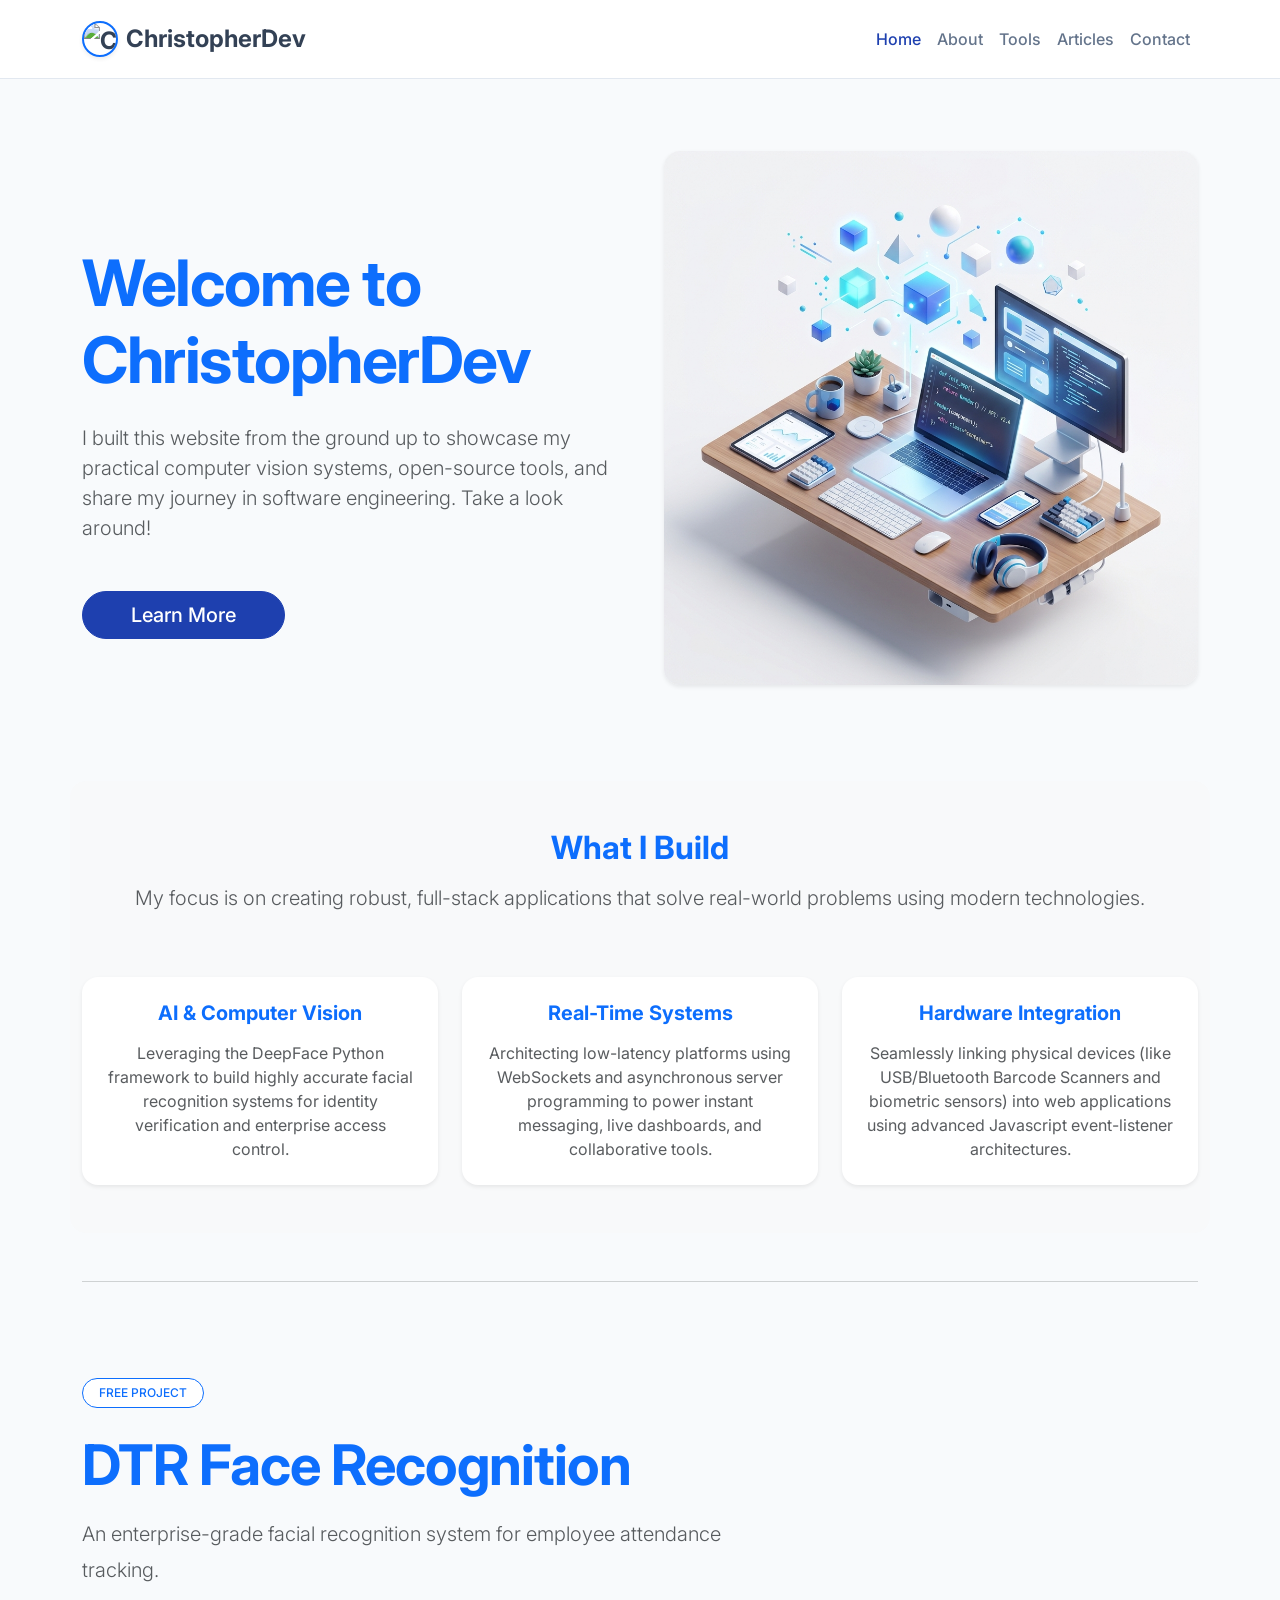
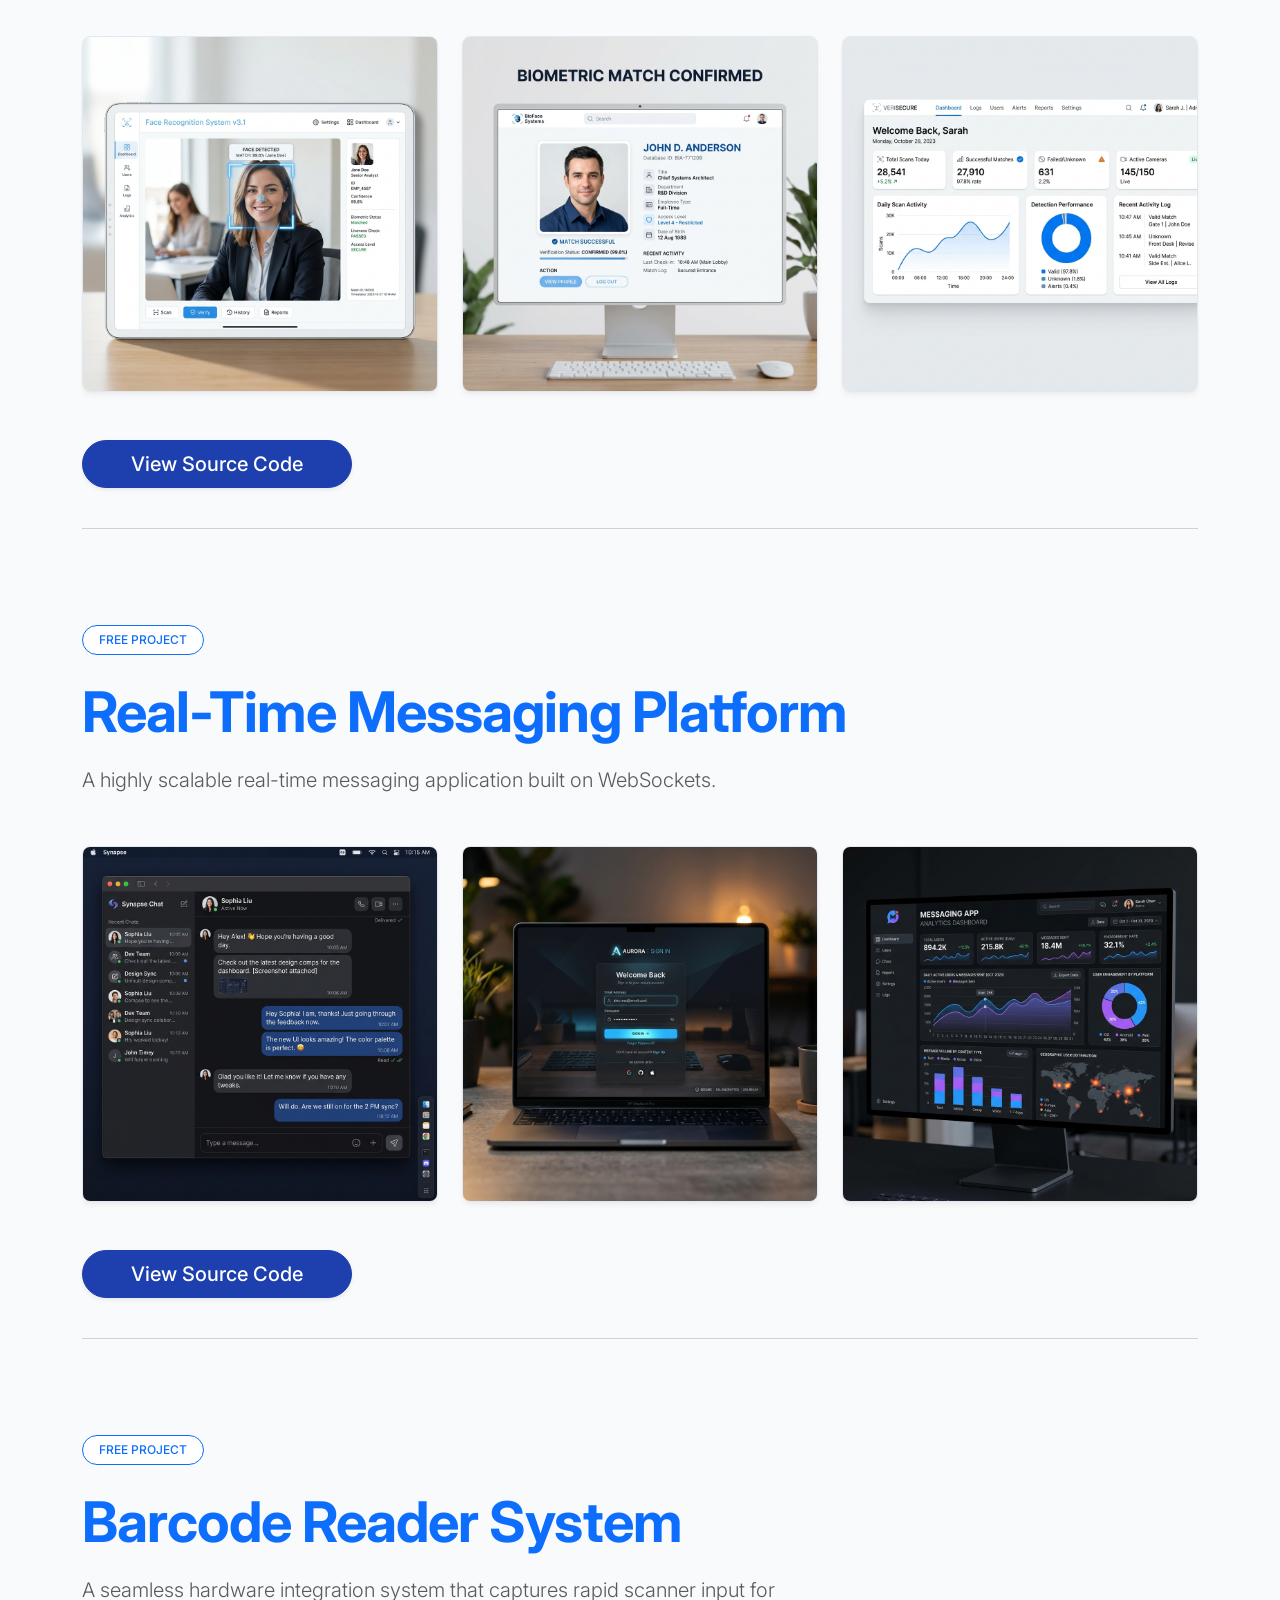
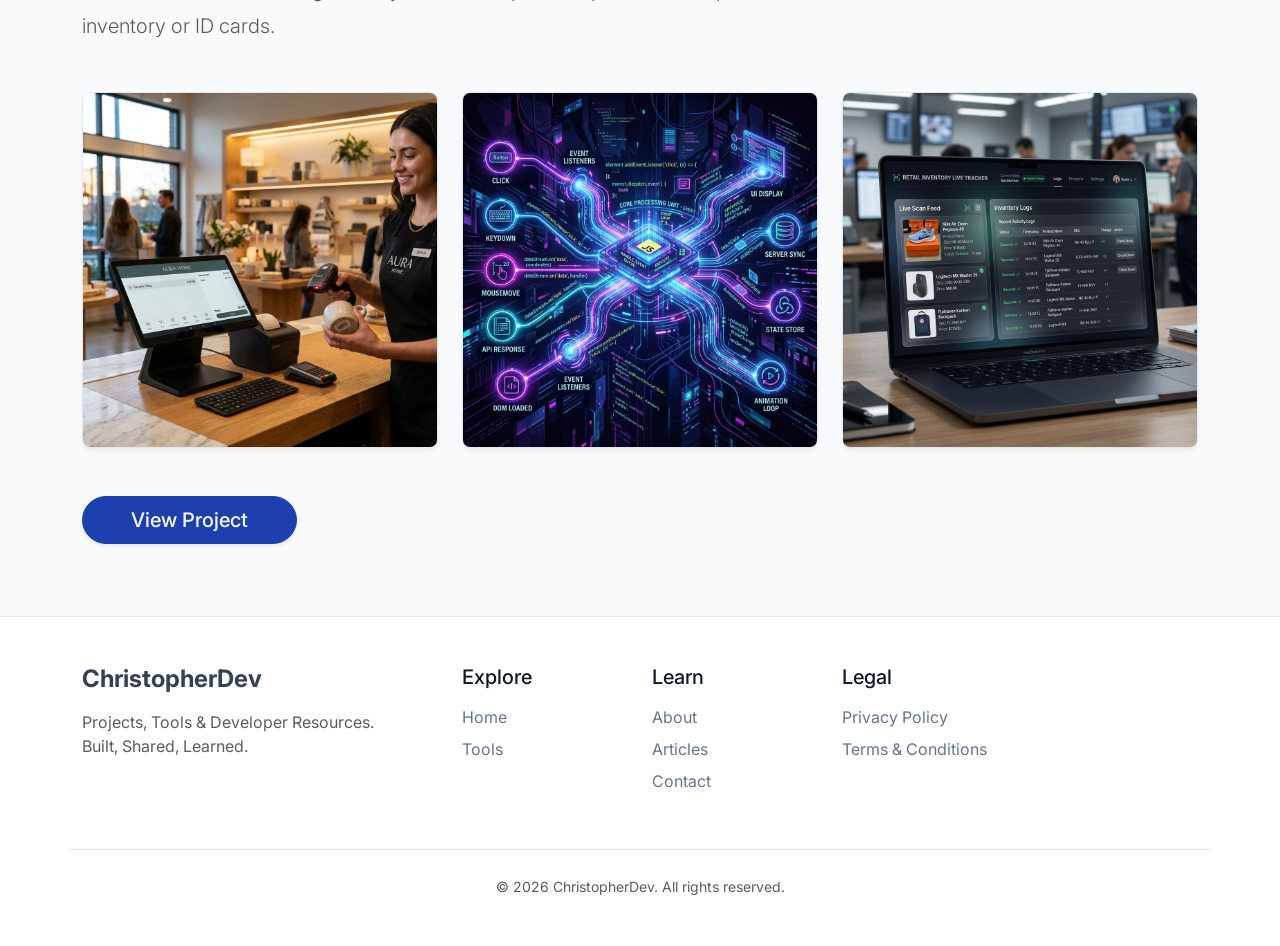
==== commit 3f9d438d: "update ui" ====
--- a/index.html
+++ b/index.html
@@ -40,7 +40,7 @@
     <nav class="navbar navbar-expand-lg sticky-top">
         <div class="container">
             <a class="navbar-brand d-flex align-items-center gap-2" href="index.html">
-                <img src="assets/images/logo.png" alt="ChristopherDev Logo" width="36" height="36"
+                <img src="https://github.com/ChristopherDente.png" alt="ChristopherDev Logo" width="36" height="36"
                     class="rounded-circle shadow-sm border border-primary border-2">
                 ChristopherDev
             </a>
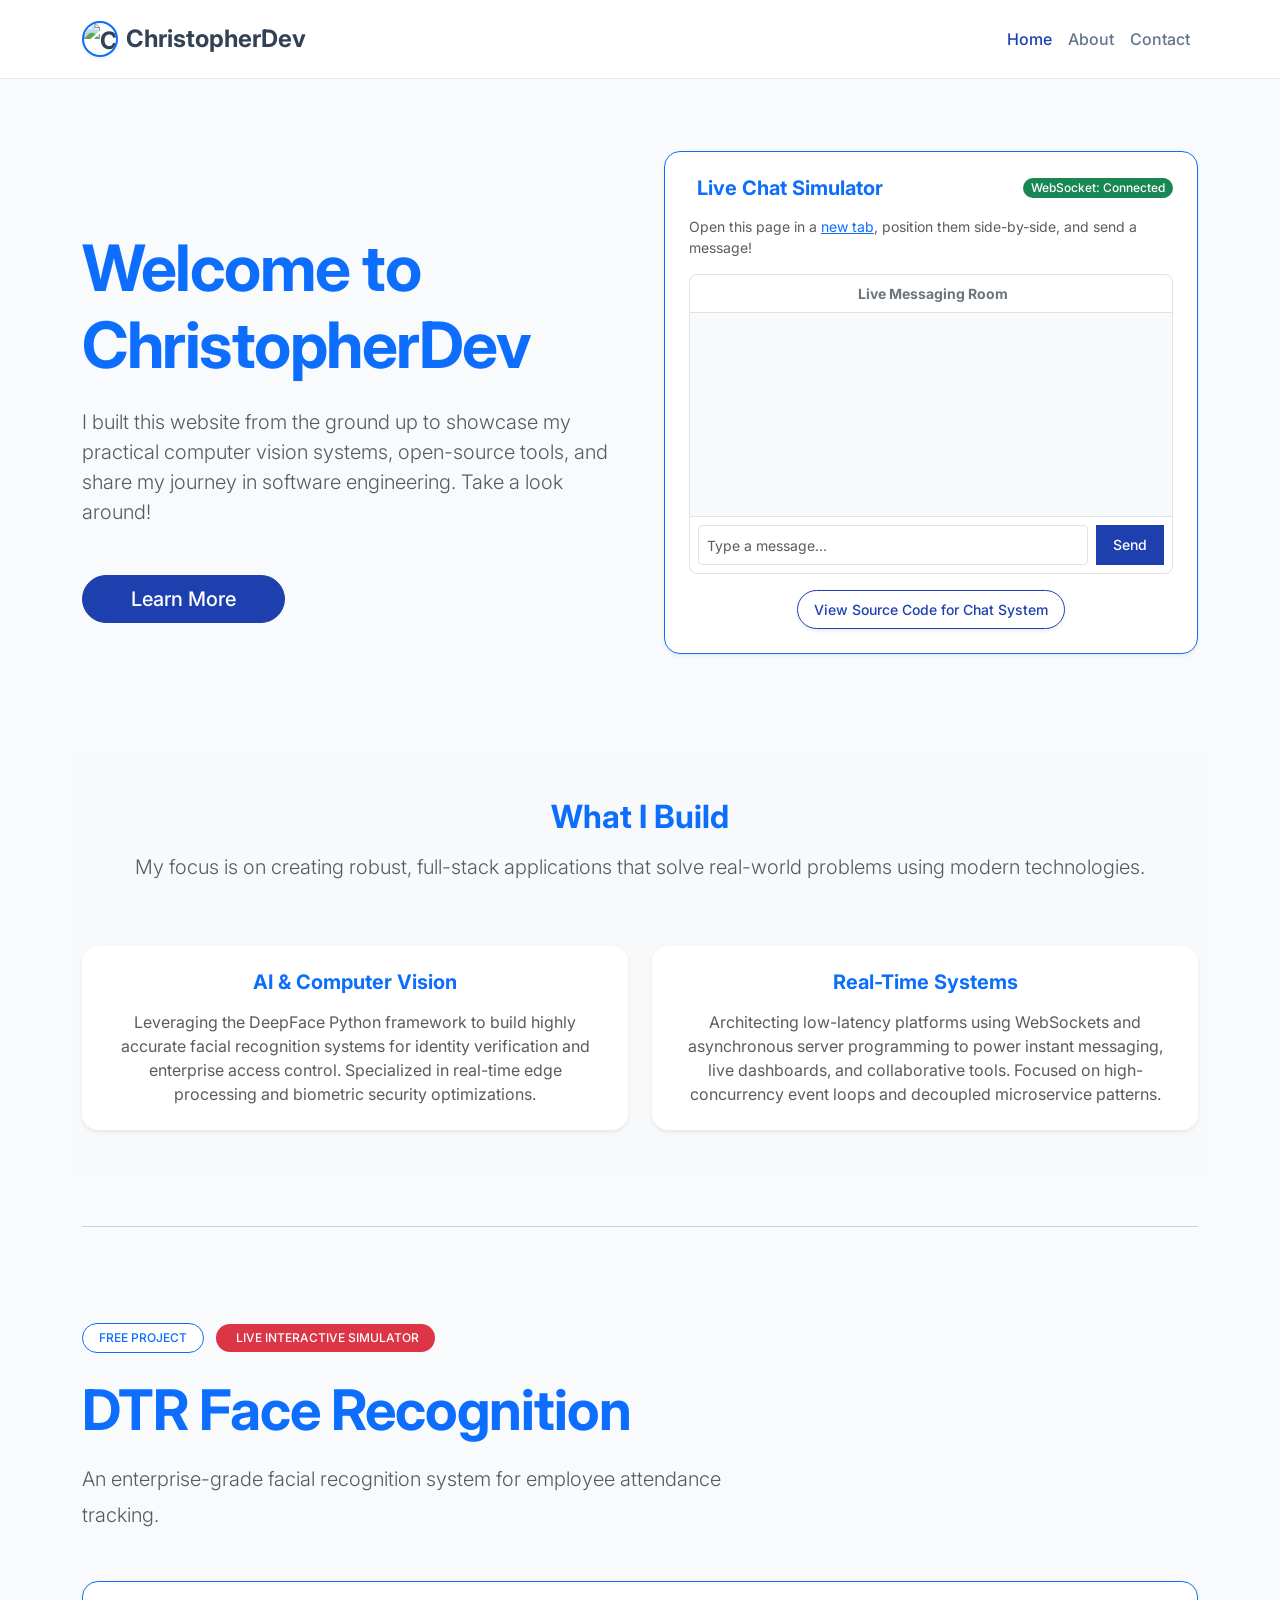
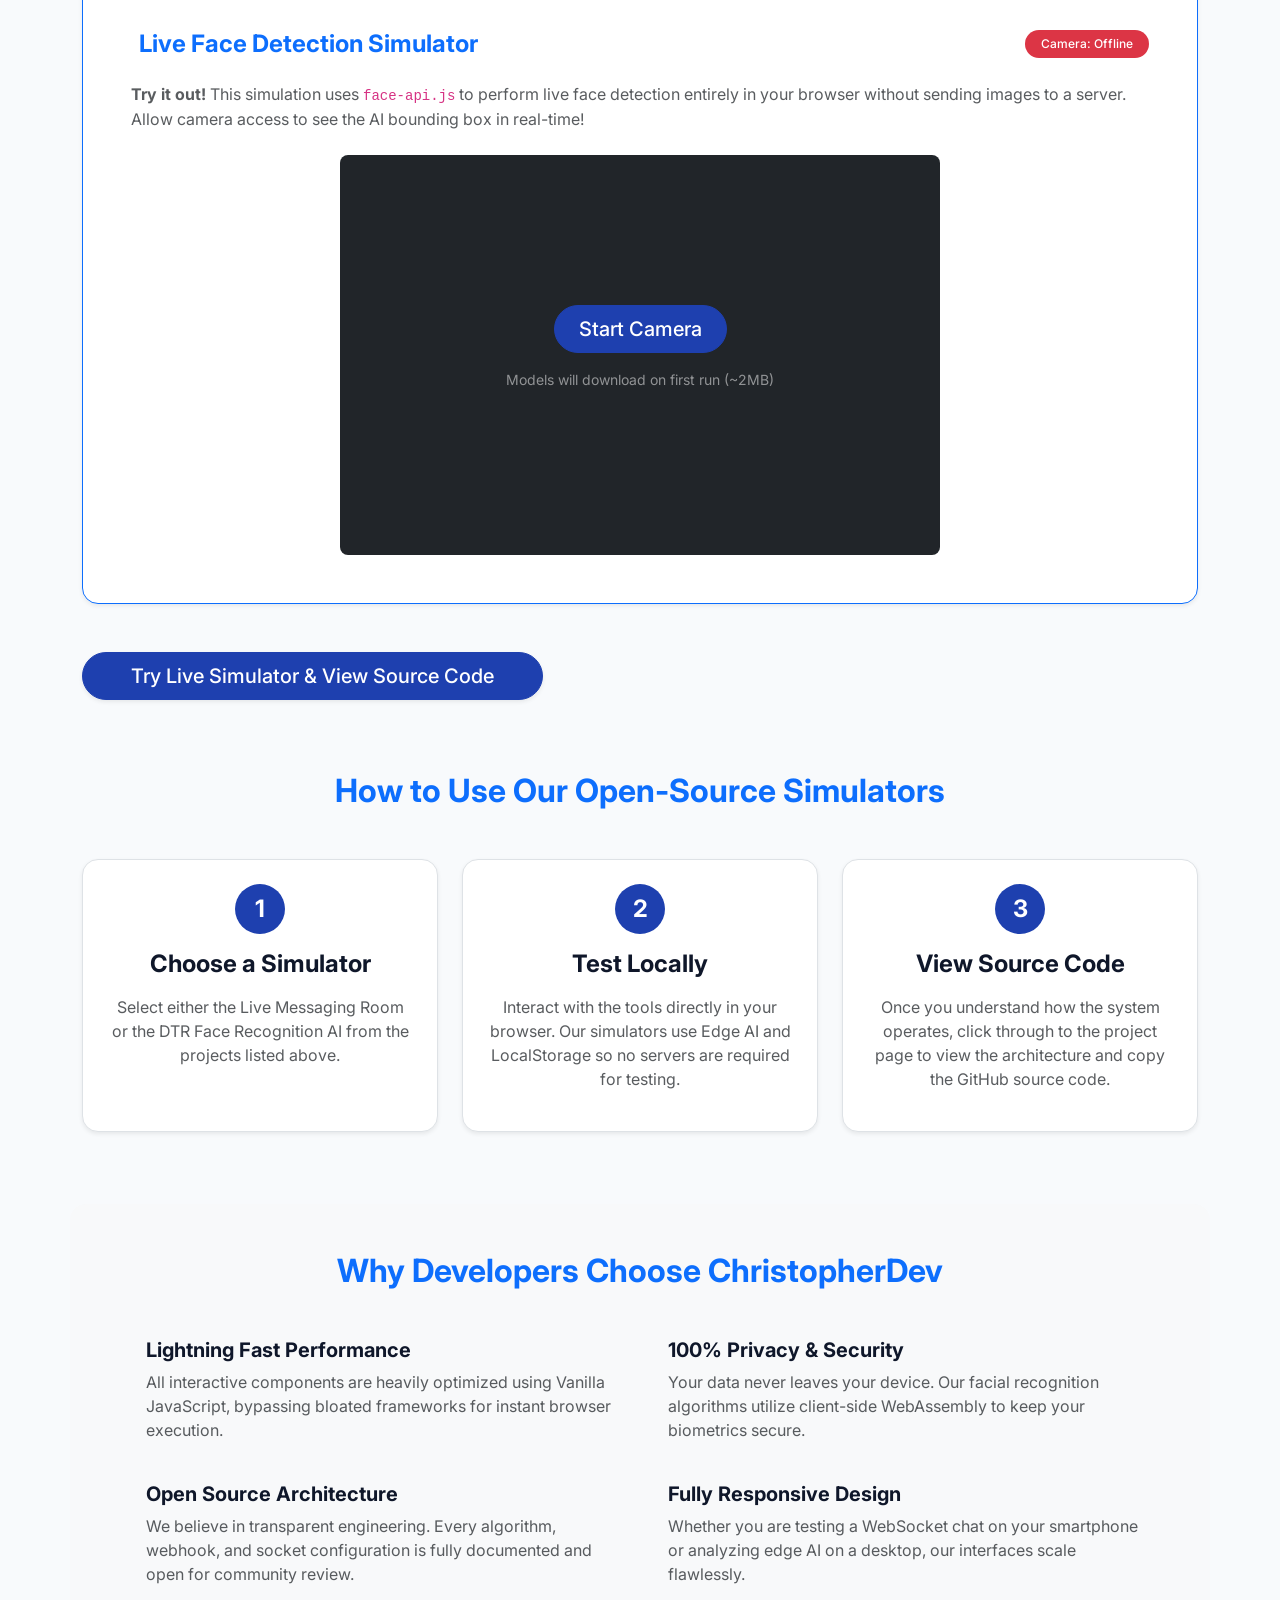
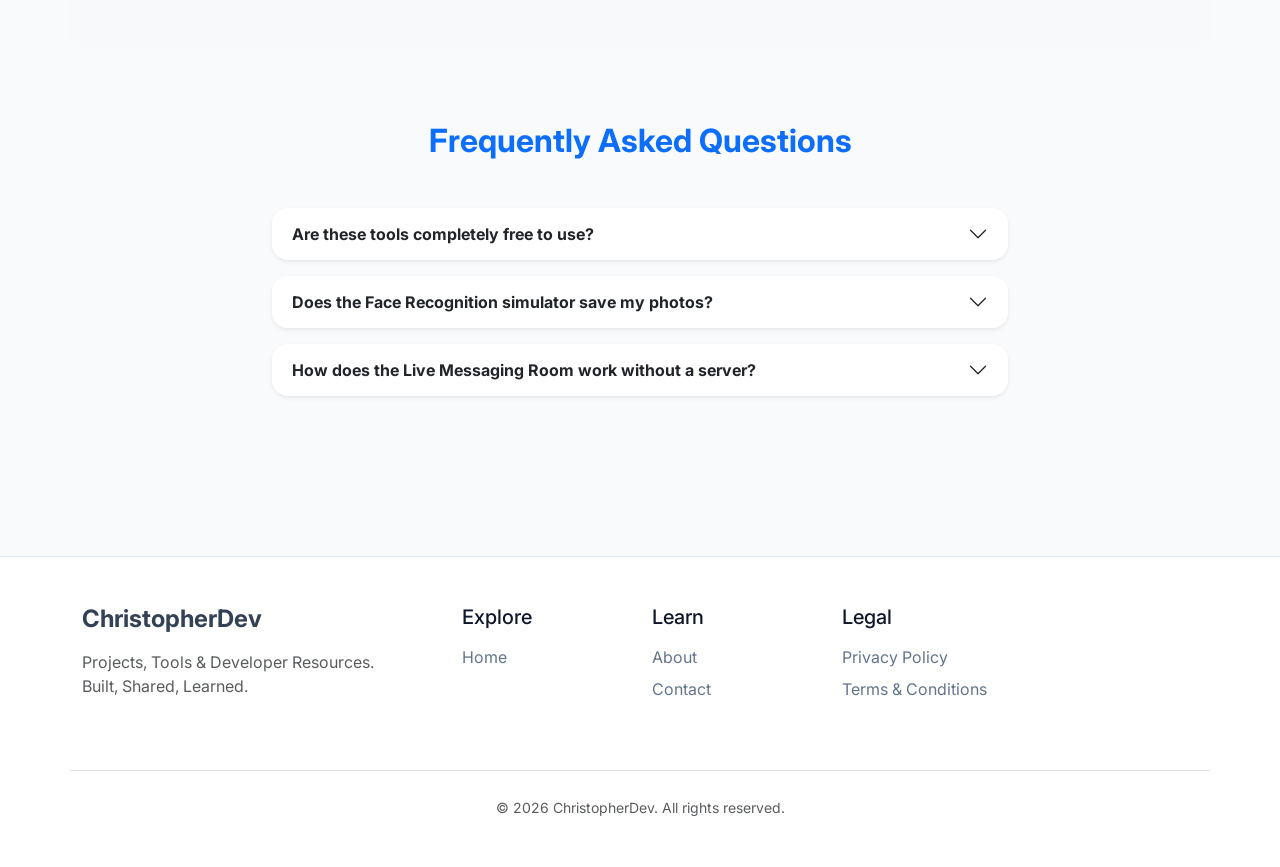
==== commit 8a3f4b01: "update the system to make it better" ====
--- a/index.html
+++ b/index.html
@@ -52,8 +52,6 @@
                 <ul class="navbar-nav ms-auto mb-2 mb-lg-0">
                     <li class="nav-item"><a class="nav-link" href="index.html">Home</a></li>
                     <li class="nav-item"><a class="nav-link" href="about.html">About</a></li>
-                    <li class="nav-item"><a class="nav-link" href="tools.html">Tools</a></li>
-                    <li class="nav-item"><a class="nav-link" href="articles.html">Articles</a></li>
                     <li class="nav-item"><a class="nav-link" href="contact.html">Contact</a></li>
                 </ul>
             </div>
@@ -77,10 +75,31 @@
                             More</a>
                     </div>
                 </div>
-                <div class="col-lg-6 text-center animate-fade-up delay-100 mt-5 mt-lg-0">
-                    <div class="animate-float">
-                        <img src="assets/images/hero-illustration.png" alt="Developer Workspace"
-                            class="img-fluid rounded-4 shadow-sm hover-scale premium-card">
+                <div class="col-lg-6 animate-fade-up delay-100 mt-5 mt-lg-0">
+                    <div class="bg-white border rounded-4 shadow-sm p-4 premium-card border-primary animate-fade-up delay-100" style="border-width: 2px;">
+                        <div class="d-flex flex-column flex-sm-row justify-content-between align-items-start align-items-sm-center gap-2 mb-3">
+                            <h2 class="fw-bold text-primary mb-0 h5"><i class="fas fa-comments me-2"></i> Live Chat Simulator</h2>
+                            <span class="badge bg-success text-white px-2 py-1 rounded-pill blink-animation small">WebSocket: Connected</span>
+                        </div>
+                        <p class="text-muted mb-3 small text-start">Open this page in a <a href="index.html" target="_blank">new tab</a>, position them side-by-side, and send a message!</p>
+                        
+                        <div class="bg-light border rounded-3 d-flex flex-column" style="height: 300px;">
+                            <div class="bg-white border-bottom p-2 text-center fw-bold text-secondary rounded-top-3 small">
+                                <i class="fas fa-circle text-success me-1" style="font-size: 8px; vertical-align: middle;"></i> Live Messaging Room
+                            </div>
+                            <div class="flex-grow-1 p-3 overflow-auto d-flex flex-column gap-2 text-start" id="chatBox">
+                                <!-- Messages go here -->
+                            </div>
+                            <div class="p-2 bg-white border-top rounded-bottom-3 d-flex gap-2">
+                                <input type="text" id="chatInput" class="form-control form-control-sm" placeholder="Type a message...">
+                                <button id="sendChatBtn" class="btn btn-primary btn-sm px-3"><i class="fas fa-paper-plane"></i> Send</button>
+                            </div>
+                        </div>
+                        <div class="mt-3 text-center">
+                            <a href="real-time-messaging-platform.html" class="btn btn-outline-primary btn-sm rounded-pill px-3 shadow-sm hover-scale">
+                                View Source Code for Chat System
+                            </a>
+                        </div>
                     </div>
                 </div>
             </div>
@@ -94,23 +113,17 @@
                     <p class="text-muted lead max-w-75 mx-auto mt-3">My focus is on creating robust, full-stack applications that solve real-world problems using modern technologies.</p>
                 </div>
             </div>
-            <div class="row g-4 text-center">
-                <div class="col-md-4">
+            <div class="row g-4 text-center justify-content-center">
+                <div class="col-md-6">
                     <div class="p-4 h-100 bg-white rounded-4 shadow-sm">
                         <h3 class="h5 fw-bold text-primary mb-3">AI & Computer Vision</h3>
-                        <p class="text-muted mb-0">Leveraging the DeepFace Python framework to build highly accurate facial recognition systems for identity verification and enterprise access control.</p>
-                    </div>
-                </div>
-                <div class="col-md-4">
+                        <p class="text-muted mb-0">Leveraging the DeepFace Python framework to build highly accurate facial recognition systems for identity verification and enterprise access control. Specialized in real-time edge processing and biometric security optimizations.</p>
+                    </div>
+                </div>
+                <div class="col-md-6">
                     <div class="p-4 h-100 bg-white rounded-4 shadow-sm">
                         <h3 class="h5 fw-bold text-primary mb-3">Real-Time Systems</h3>
-                        <p class="text-muted mb-0">Architecting low-latency platforms using WebSockets and asynchronous server programming to power instant messaging, live dashboards, and collaborative tools.</p>
-                    </div>
-                </div>
-                <div class="col-md-4">
-                    <div class="p-4 h-100 bg-white rounded-4 shadow-sm">
-                        <h3 class="h5 fw-bold text-primary mb-3">Hardware Integration</h3>
-                        <p class="text-muted mb-0">Seamlessly linking physical devices (like USB/Bluetooth Barcode Scanners and biometric sensors) into web applications using advanced Javascript event-listener architectures.</p>
+                        <p class="text-muted mb-0">Architecting low-latency platforms using WebSockets and asynchronous server programming to power instant messaging, live dashboards, and collaborative tools. Focused on high-concurrency event loops and decoupled microservice patterns.</p>
                     </div>
                 </div>
             </div>
@@ -120,108 +133,153 @@
         <div class="container">
             <hr class="text-muted opacity-25 mb-5 pb-4">
         </div>
-        <div class="container py-3 py-md-4 mt-2 mt-md-4">
+        <div class="container py-3 py-md-4 mt-2 mt-md-4" id="project-face-recognition">
             <div class="animate-fade-up">
                 <span
                     class="badge border border-primary text-primary bg-white px-3 py-2 rounded-pill mb-4 text-uppercase tracking-wider">Free
                     Project</span>
+                <span class="badge bg-danger text-white px-3 py-2 rounded-pill mb-4 text-uppercase tracking-wider ms-2 blink-animation"><i class="fas fa-play-circle me-1"></i> Live Interactive Simulator</span>
                 <h1 class="display-4 fw-bold mb-3 text-primary text-start" style="letter-spacing: -1px;">DTR Face
                     Recognition</h1>
                 <p class="lead text-muted mb-5 text-start" style="max-width: 700px; line-height: 1.8;">An enterprise-grade facial recognition system for employee attendance tracking.</p>
             </div>
 
-            <div class="row g-4 mb-5 animate-fade-up delay-100">
-                <div class="col-md-4">
-                    <img src="assets/images/face-recognition.png" alt="Face Recognition Core"
-                        class="img-fluid minimal-card hover-scale">
-                </div>
-                <div class="col-md-4">
-                    <img src="assets/images/face-recognition-match.png" alt="Match Profile"
-                        class="img-fluid minimal-card hover-scale">
-                </div>
-                <div class="col-md-4">
-                    <img src="assets/images/face-recognition-dash.png" alt="Analytics Dashboard"
-                        class="img-fluid minimal-card hover-scale">
+            <div class="bg-white border rounded-4 shadow-sm p-4 p-md-5 mb-5 premium-card border-primary animate-fade-up delay-100" style="border-width: 2px;">
+                <div class="d-flex flex-column flex-md-row justify-content-between align-items-start align-items-md-center gap-3 mb-4">
+                    <h2 class="fw-bold text-primary mb-0 h4"><i class="fas fa-camera me-2"></i> Live Face Detection Simulator</h2>
+                    <span class="badge bg-danger text-white px-3 py-2 rounded-pill blink-animation" id="camStatusBadge">Camera: Offline</span>
+                </div>
+                <p class="text-muted mb-4"><strong>Try it out!</strong> This simulation uses <code>face-api.js</code> to perform live face detection entirely in your browser without sending images to a server. Allow camera access to see the AI bounding box in real-time!</p>
+                
+                <div class="position-relative bg-dark rounded-3 overflow-hidden d-flex justify-content-center align-items-center" style="height: 400px; max-width: 600px; margin: 0 auto;" id="camContainer">
+                    <video id="webcam" autoplay muted playsinline class="position-absolute w-100 h-100 object-fit-cover d-none"></video>
+                    <canvas id="overlay" class="position-absolute w-100 h-100 object-fit-cover"></canvas>
+                    
+                    <div id="camOverlayText" class="text-center z-3">
+                        <button class="btn btn-primary btn-lg rounded-pill px-4" id="startCamBtn"><i class="fas fa-video"></i> Start Camera</button>
+                        <p class="text-white-50 mt-3 small">Models will download on first run (~2MB)</p>
+                    </div>
+                    <button class="btn btn-danger rounded-pill px-4 position-absolute bottom-0 mb-4 z-3 d-none" id="stopCamBtn"><i class="fas fa-stop-circle"></i> Stop Camera</button>
                 </div>
             </div>
 
             <div class="text-start animate-fade-up delay-200">
                 <a href="dtr.html" class="btn btn-primary btn-lg rounded-pill px-4 px-md-5 shadow-sm hover-scale">
-                    View Source Code
+                    Try Live Simulator & View Source Code
                 </a>
             </div>
         </div>
 
-        <!-- Divider -->
-        <div class="container">
-            <hr class="text-muted opacity-25 mb-5 pb-4">
-        </div>
-        <div class="container py-3 py-md-4 mt-2 mt-md-4">
-            <div class="animate-fade-up">
-                <span
-                    class="badge border border-primary text-primary bg-white px-3 py-2 rounded-pill mb-4 text-uppercase tracking-wider">Free
-                    Project</span>
-                <h1 class="display-4 fw-bold mb-3 text-primary text-start" style="letter-spacing: -1px;">Real-Time Messaging Platform
-                </h1>
-                <p class="lead text-muted mb-5 text-start" style="max-width: 700px; line-height: 1.8;">A highly scalable real-time messaging application built on WebSockets.</p>
-            </div>
-
-            <div class="row g-4 mb-5 animate-fade-up delay-100">
+        <!-- How It Works Section -->
+        <section class="container py-5 mb-4">
+            <h2 class="fw-bold text-center text-primary mb-5">How to Use Our Open-Source Simulators</h2>
+            <div class="row g-4 text-center">
                 <div class="col-md-4">
-                    <img src="assets/images/real-time-messaging-platform-core.png" alt="Chat Interface"
-                        class="img-fluid minimal-card hover-scale">
+                    <div class="bg-white p-4 rounded-4 shadow-sm h-100 border">
+                        <div class="d-inline-flex align-items-center justify-content-center bg-primary text-white rounded-circle mb-3" style="width: 50px; height: 50px; font-size: 1.5rem; font-weight: bold;">1</div>
+                        <h4 class="fw-bold mb-3">Choose a Simulator</h4>
+                        <p class="text-muted">Select either the Live Messaging Room or the DTR Face Recognition AI from the projects listed above.</p>
+                    </div>
                 </div>
                 <div class="col-md-4">
-                    <img src="assets/images/real-time-messaging-platform-auth.png" alt="Secure Authentication"
-                        class="img-fluid minimal-card hover-scale">
+                    <div class="bg-white p-4 rounded-4 shadow-sm h-100 border">
+                        <div class="d-inline-flex align-items-center justify-content-center bg-primary text-white rounded-circle mb-3" style="width: 50px; height: 50px; font-size: 1.5rem; font-weight: bold;">2</div>
+                        <h4 class="fw-bold mb-3">Test Locally</h4>
+                        <p class="text-muted">Interact with the tools directly in your browser. Our simulators use Edge AI and LocalStorage so no servers are required for testing.</p>
+                    </div>
                 </div>
                 <div class="col-md-4">
-                    <img src="assets/images/real-time-messaging-platform-ui.png" alt="Analytics Dashboard"
-                        class="img-fluid minimal-card hover-scale">
-                </div>
-            </div>
-
-            <div class="text-start animate-fade-up delay-200">
-                <a href="real-time-messaging-platform.html" class="btn btn-primary btn-lg rounded-pill px-4 px-md-5 shadow-sm hover-scale">
-                    View Source Code
-                </a>
-            </div>
-        </div>
-
-        <!-- Divider -->
-        <div class="container">
-            <hr class="text-muted opacity-25 mb-5 pb-4">
-        </div>
-        <div class="container py-3 py-md-4 mt-2 mt-md-4">
-            <div class="animate-fade-up">
-                <span
-                    class="badge border border-primary text-primary bg-white px-3 py-2 rounded-pill mb-4 text-uppercase tracking-wider">Free
-                    Project</span>
-                <h1 class="display-4 fw-bold mb-3 text-primary text-start" style="letter-spacing: -1px;">Barcode Reader System</h1>
-                <p class="lead text-muted mb-5 text-start" style="max-width: 700px; line-height: 1.8;">A seamless hardware integration system that captures rapid scanner input for inventory or ID cards.</p>
-            </div>
-
-            <div class="row g-4 mb-5 animate-fade-up delay-100">
-                <div class="col-md-4">
-                    <img src="assets/images/barcode-scanner-hardware.png" alt="Hardware Scanner"
-                        class="img-fluid minimal-card hover-scale">
-                </div>
-                <div class="col-md-4">
-                    <img src="assets/images/barcode-scanner-engine.png" alt="Event Listener Engine"
-                        class="img-fluid minimal-card hover-scale">
-                </div>
-                <div class="col-md-4">
-                    <img src="assets/images/barcode-scanner-logging.png" alt="Database Logging Dashboard"
-                        class="img-fluid minimal-card hover-scale">
-                </div>
-            </div>
-
-            <div class="text-start animate-fade-up delay-200">
-                <a href="barcode-reader.html" class="btn btn-primary btn-lg rounded-pill px-4 px-md-5 shadow-sm hover-scale">
-                    View Project
-                </a>
-            </div>
-        </div>
+                    <div class="bg-white p-4 rounded-4 shadow-sm h-100 border">
+                        <div class="d-inline-flex align-items-center justify-content-center bg-primary text-white rounded-circle mb-3" style="width: 50px; height: 50px; font-size: 1.5rem; font-weight: bold;">3</div>
+                        <h4 class="fw-bold mb-3">View Source Code</h4>
+                        <p class="text-muted">Once you understand how the system operates, click through to the project page to view the architecture and copy the GitHub source code.</p>
+                    </div>
+                </div>
+            </div>
+        </section>
+
+        <!-- Features Grid -->
+        <section class="container py-5 mb-4 bg-light rounded-4">
+            <h2 class="fw-bold text-center text-primary mb-5">Why Developers Choose ChristopherDev</h2>
+            <div class="row g-4 px-3 px-md-5">
+                <div class="col-md-6 d-flex">
+                    <div class="text-primary me-3 fs-3"><i class="fas fa-bolt"></i></div>
+                    <div>
+                        <h5 class="fw-bold">Lightning Fast Performance</h5>
+                        <p class="text-muted">All interactive components are heavily optimized using Vanilla JavaScript, bypassing bloated frameworks for instant browser execution.</p>
+                    </div>
+                </div>
+                <div class="col-md-6 d-flex">
+                    <div class="text-primary me-3 fs-3"><i class="fas fa-shield-alt"></i></div>
+                    <div>
+                        <h5 class="fw-bold">100% Privacy & Security</h5>
+                        <p class="text-muted">Your data never leaves your device. Our facial recognition algorithms utilize client-side WebAssembly to keep your biometrics secure.</p>
+                    </div>
+                </div>
+                <div class="col-md-6 d-flex">
+                    <div class="text-primary me-3 fs-3"><i class="fas fa-code-branch"></i></div>
+                    <div>
+                        <h5 class="fw-bold">Open Source Architecture</h5>
+                        <p class="text-muted">We believe in transparent engineering. Every algorithm, webhook, and socket configuration is fully documented and open for community review.</p>
+                    </div>
+                </div>
+                <div class="col-md-6 d-flex">
+                    <div class="text-primary me-3 fs-3"><i class="fas fa-mobile-alt"></i></div>
+                    <div>
+                        <h5 class="fw-bold">Fully Responsive Design</h5>
+                        <p class="text-muted">Whether you are testing a WebSocket chat on your smartphone or analyzing edge AI on a desktop, our interfaces scale flawlessly.</p>
+                    </div>
+                </div>
+            </div>
+        </section>
+
+        <!-- FAQ Section -->
+        <section class="container py-5 mb-5">
+            <div class="row justify-content-center">
+                <div class="col-lg-8">
+                    <h2 class="fw-bold text-center text-primary mb-5">Frequently Asked Questions</h2>
+                    <div class="accordion" id="faqAccordion">
+                        <div class="accordion-item border-0 mb-3 bg-white shadow-sm rounded-4 overflow-hidden">
+                            <h2 class="accordion-header">
+                                <button class="accordion-button fw-bold collapsed" type="button" data-bs-toggle="collapse" data-bs-target="#faq1">
+                                    Are these tools completely free to use?
+                                </button>
+                            </h2>
+                            <div id="faq1" class="accordion-collapse collapse" data-bs-parent="#faqAccordion">
+                                <div class="accordion-body text-muted">
+                                    Yes! All the simulators and tools hosted on ChristopherDev are 100% free. The underlying source code for the production-ready systems is also open-source and available on GitHub for you to use in your own commercial or personal projects.
+                                </div>
+                            </div>
+                        </div>
+                        <div class="accordion-item border-0 mb-3 bg-white shadow-sm rounded-4 overflow-hidden">
+                            <h2 class="accordion-header">
+                                <button class="accordion-button fw-bold collapsed" type="button" data-bs-toggle="collapse" data-bs-target="#faq2">
+                                    Does the Face Recognition simulator save my photos?
+                                </button>
+                            </h2>
+                            <div id="faq2" class="accordion-collapse collapse" data-bs-parent="#faqAccordion">
+                                <div class="accordion-body text-muted">
+                                    No. The DTR Face Recognition simulator uses <code>face-api.js</code> to process the video feed entirely within your local browser environment. No images, video frames, or biometric data are ever sent to a remote server.
+                                </div>
+                            </div>
+                        </div>
+                        <div class="accordion-item border-0 mb-3 bg-white shadow-sm rounded-4 overflow-hidden">
+                            <h2 class="accordion-header">
+                                <button class="accordion-button fw-bold collapsed" type="button" data-bs-toggle="collapse" data-bs-target="#faq3">
+                                    How does the Live Messaging Room work without a server?
+                                </button>
+                            </h2>
+                            <div id="faq3" class="accordion-collapse collapse" data-bs-parent="#faqAccordion">
+                                <div class="accordion-body text-muted">
+                                    The live simulator at the top of the homepage relies on the browser's native Web Storage API. When you send a message in one tab, it writes to LocalStorage, which triggers a 'storage' event in any other open tabs, instantly syncing the UI. To see the true WebSocket server implementation, view the Real-Time Messaging project page.
+                                </div>
+                            </div>
+                        </div>
+                    </div>
+                </div>
+            </div>
+        </section>
+
     </main>
 
     <!-- Footer -->
@@ -236,12 +294,10 @@
                 <div class="col-lg-2 col-md-4 mb-4 mb-md-0">
                     <h5 class="mb-3">Explore</h5>
                     <a href="index.html" class="footer-link">Home</a>
-                    <a href="tools.html" class="footer-link">Tools</a>
                 </div>
                 <div class="col-lg-2 col-md-4 mb-4 mb-md-0">
                     <h5 class="mb-3">Learn</h5>
                     <a href="about.html" class="footer-link">About</a>
-                    <a href="articles.html" class="footer-link">Articles</a>
                     <a href="contact.html" class="footer-link">Contact</a>
                 </div>
                 <div class="col-lg-2 col-md-4">
@@ -260,6 +316,10 @@
 
     <!-- Bootstrap 5 JS Bundle -->
     <script src="https://cdn.jsdelivr.net/npm/bootstrap@5.3.2/dist/js/bootstrap.bundle.min.js"></script>
+
+    <!-- Face-API.js for Browser Simulation -->
+    <script src="https://cdn.jsdelivr.net/npm/@vladmandic/face-api/dist/face-api.js"></script>
+
     <!-- Custom JS -->
     <script src="js/main.js"></script>
 </body>
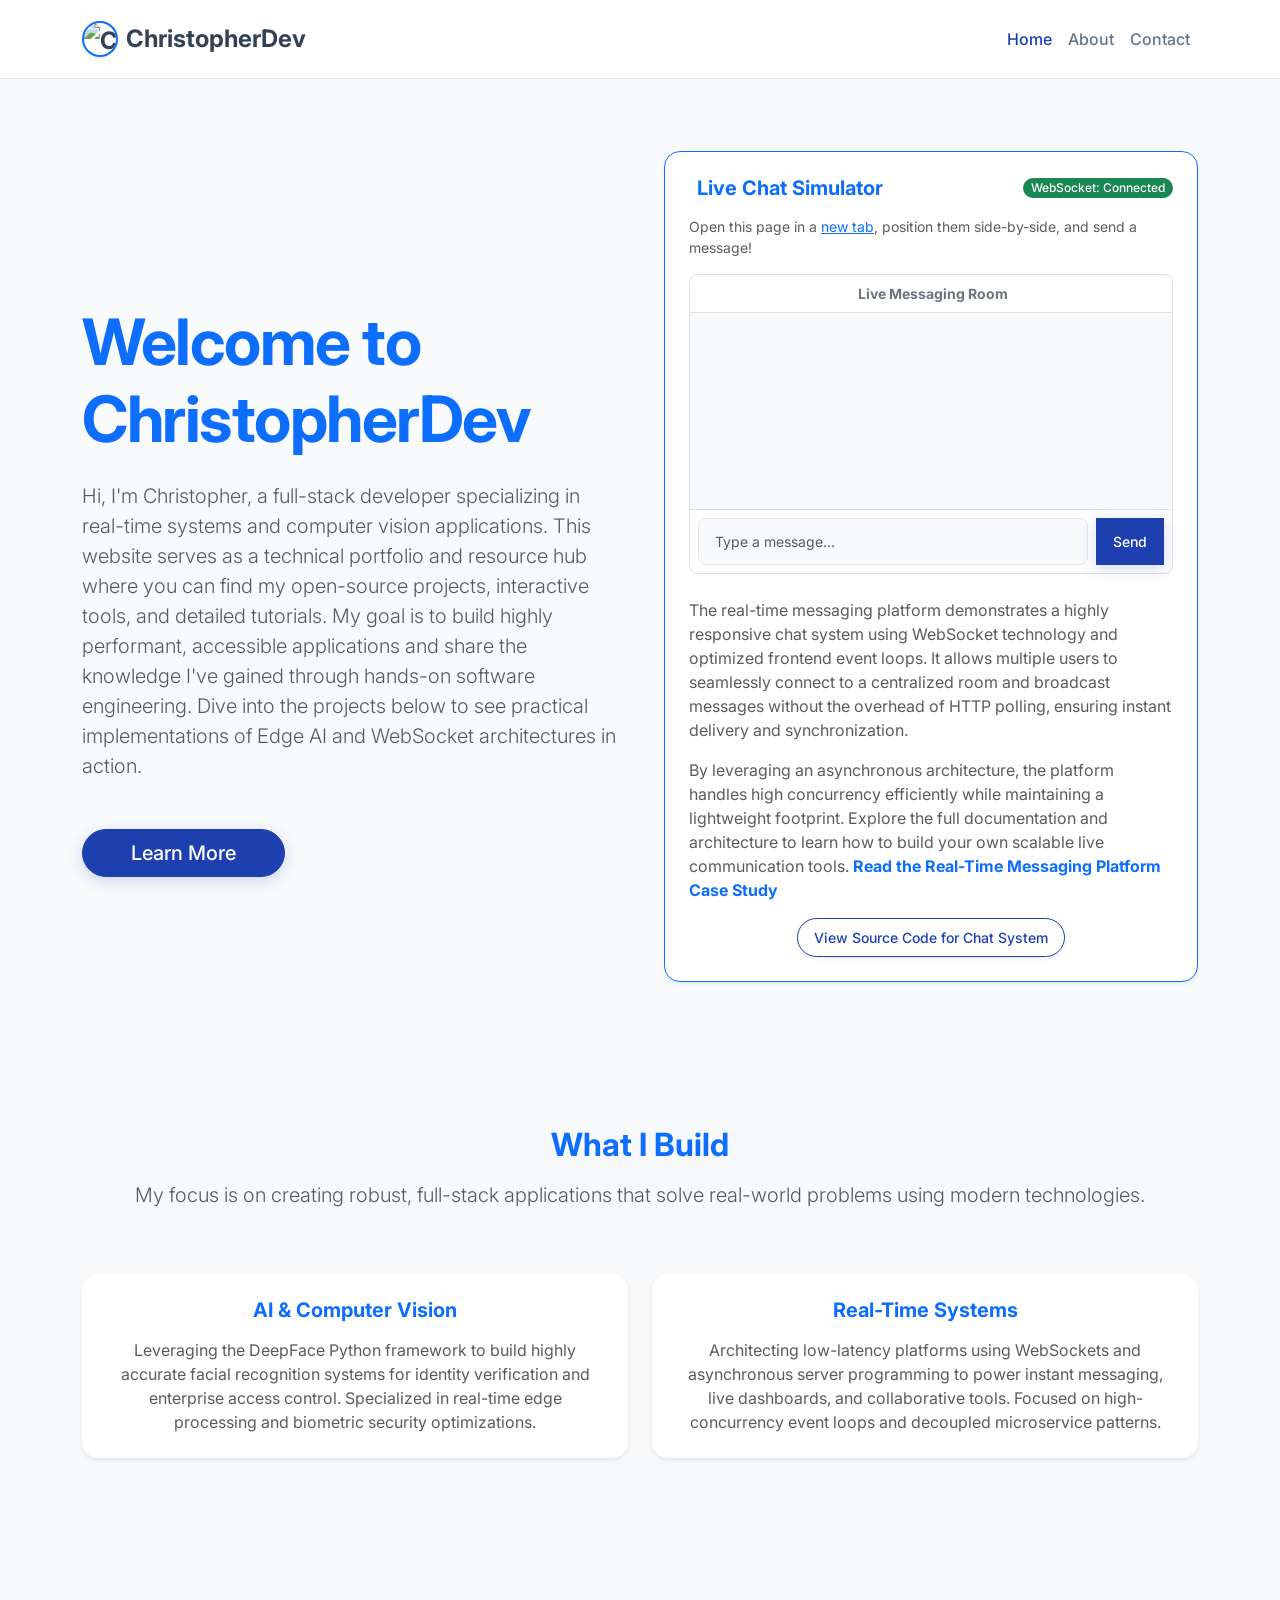
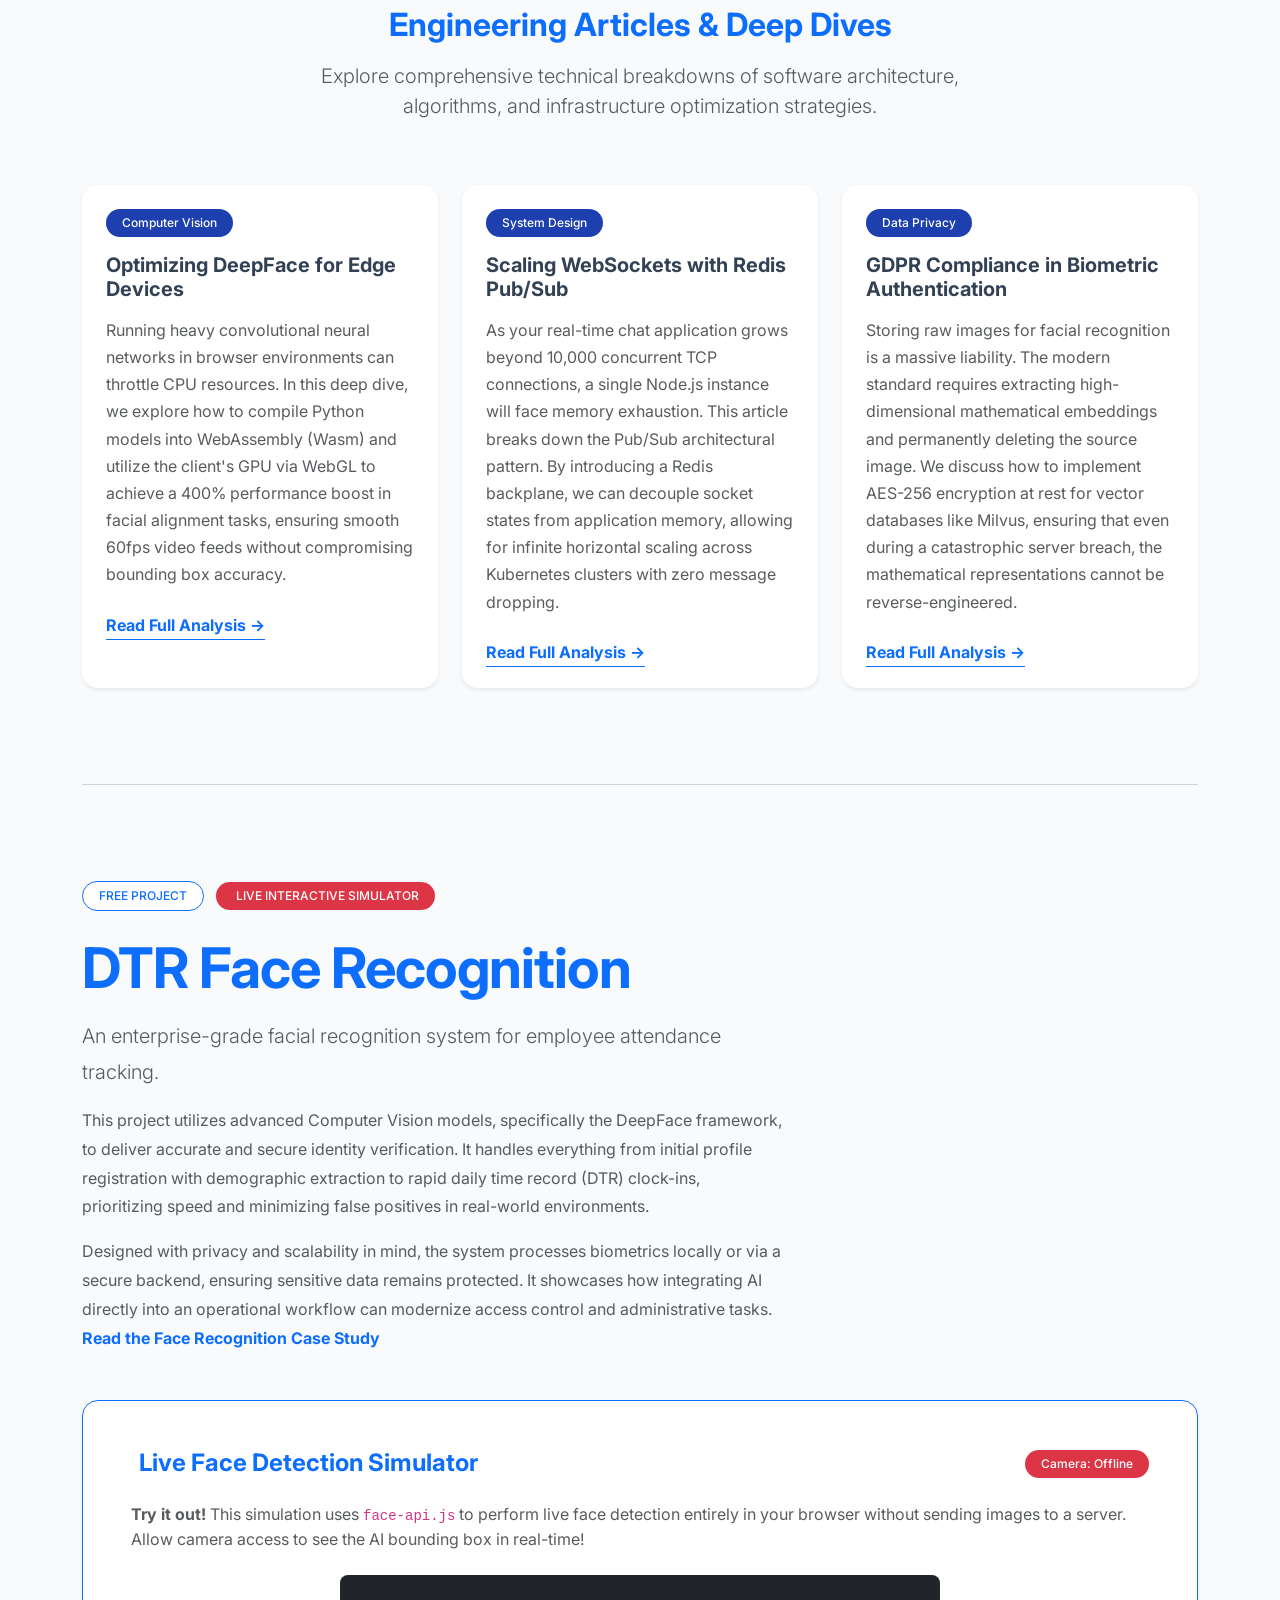
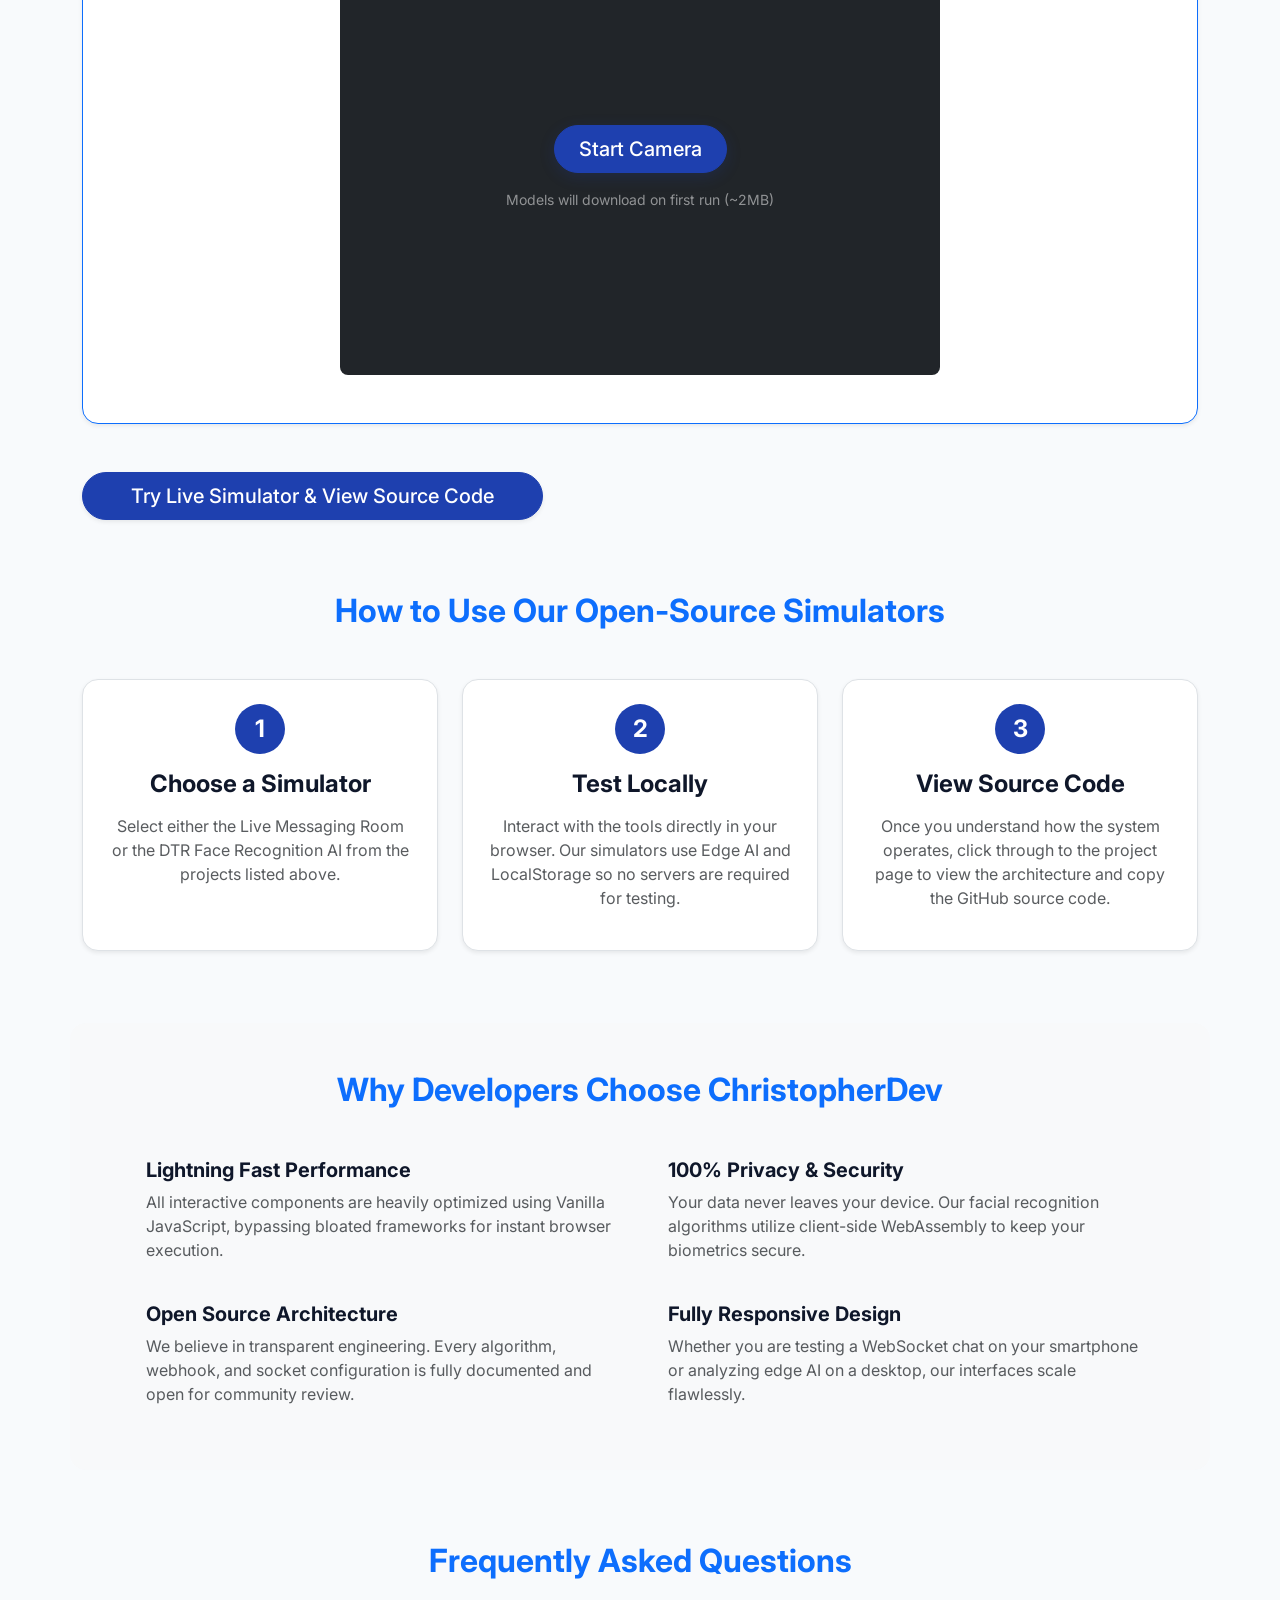
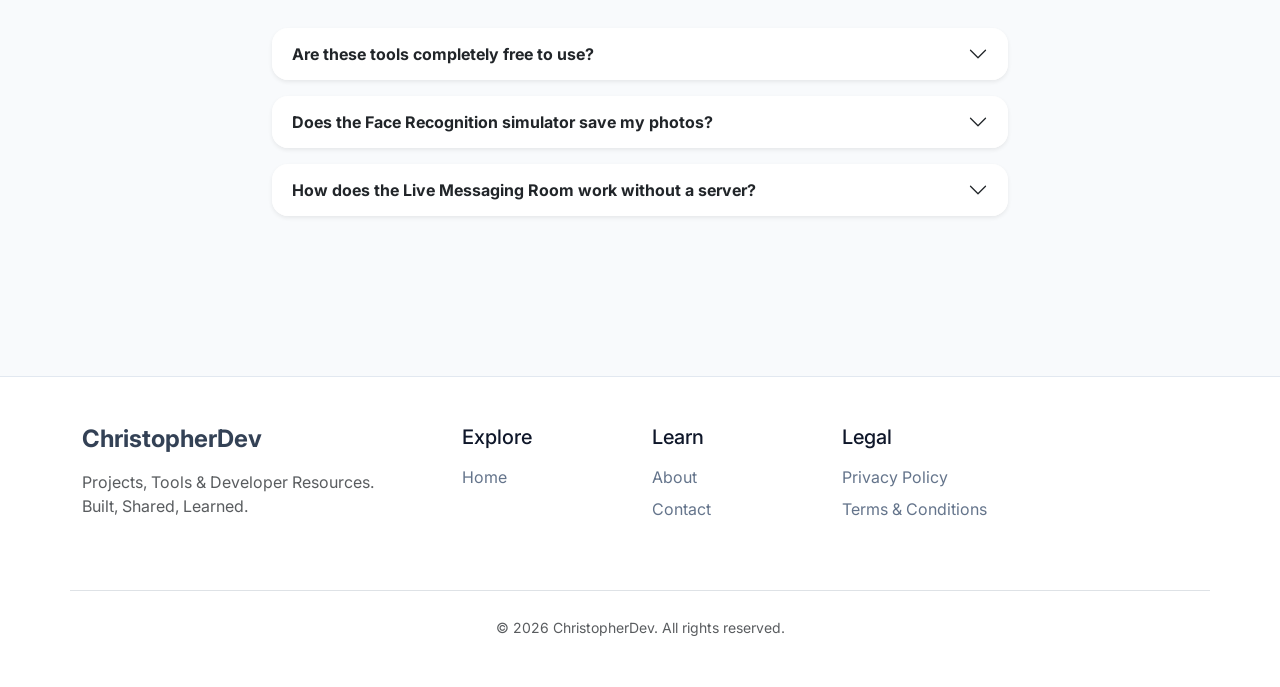
==== commit 5a694bdd: "update" ====
--- a/index.html
+++ b/index.html
@@ -20,6 +20,9 @@
 
     <!-- Custom CSS -->
     <link rel="stylesheet" href="css/style.css">
+
+    <!-- Favicon -->
+    <link rel="icon" type="image/png" href="https://github.com/ChristopherDente.png">
 
     <!-- Google tag (gtag.js) -->
     <script async src="https://www.googletagmanager.com/gtag/js?id=G-97JKKLDVCZ"></script>
@@ -67,8 +70,7 @@
                     <h1 class="display-3 fw-bold mb-4 text-primary" style="letter-spacing: -1.5px;">Welcome to
                         ChristopherDev</h1>
                     <p class="lead text-muted mb-5 mx-auto mx-lg-0" style="max-width: 600px; font-size: 1.25rem;">
-                        I built this website from the ground up to showcase my practical computer vision systems,
-                        open-source tools, and share my journey in software engineering. Take a look around!
+                        Hi, I'm Christopher, a full-stack developer specializing in real-time systems and computer vision applications. This website serves as a technical portfolio and resource hub where you can find my open-source projects, interactive tools, and detailed tutorials. My goal is to build highly performant, accessible applications and share the knowledge I've gained through hands-on software engineering. Dive into the projects below to see practical implementations of Edge AI and WebSocket architectures in action.
                     </p>
                     <div class="d-flex justify-content-center justify-content-lg-start gap-3">
                         <a href="about.html" class="btn btn-primary btn-lg rounded-pill px-4 px-md-5">Learn
@@ -94,6 +96,10 @@
                                 <input type="text" id="chatInput" class="form-control form-control-sm" placeholder="Type a message...">
                                 <button id="sendChatBtn" class="btn btn-primary btn-sm px-3"><i class="fas fa-paper-plane"></i> Send</button>
                             </div>
+                        </div>
+                        <div class="mt-4 text-start text-muted">
+                            <p>The real-time messaging platform demonstrates a highly responsive chat system using WebSocket technology and optimized frontend event loops. It allows multiple users to seamlessly connect to a centralized room and broadcast messages without the overhead of HTTP polling, ensuring instant delivery and synchronization.</p>
+                            <p>By leveraging an asynchronous architecture, the platform handles high concurrency efficiently while maintaining a lightweight footprint. Explore the full documentation and architecture to learn how to build your own scalable live communication tools. <a href="real-time-messaging-platform.html" class="text-primary fw-bold text-decoration-none">Read the Real-Time Messaging Platform Case Study</a></p>
                         </div>
                         <div class="mt-3 text-center">
                             <a href="real-time-messaging-platform.html" class="btn btn-outline-primary btn-sm rounded-pill px-3 shadow-sm hover-scale">
@@ -124,6 +130,51 @@
                     <div class="p-4 h-100 bg-white rounded-4 shadow-sm">
                         <h3 class="h5 fw-bold text-primary mb-3">Real-Time Systems</h3>
                         <p class="text-muted mb-0">Architecting low-latency platforms using WebSockets and asynchronous server programming to power instant messaging, live dashboards, and collaborative tools. Focused on high-concurrency event loops and decoupled microservice patterns.</p>
+                    </div>
+                </div>
+            </div>
+        </section>
+        
+        <!-- Latest Articles / Blog Section -->
+        <section class="container py-5 mb-5">
+            <div class="row mb-5 text-center">
+                <div class="col-12">
+                    <h2 class="fw-bold text-primary">Engineering Articles & Deep Dives</h2>
+                    <p class="text-muted lead mx-auto mt-3" style="max-width: 700px;">Explore comprehensive technical breakdowns of software architecture, algorithms, and infrastructure optimization strategies.</p>
+                </div>
+            </div>
+            <div class="row g-4">
+                <!-- Article 1 -->
+                <div class="col-lg-4">
+                    <div class="card h-100 border-0 shadow-sm rounded-4 premium-card p-2">
+                        <div class="card-body">
+                            <span class="badge bg-primary text-white mb-3 px-3 py-2 rounded-pill">Computer Vision</span>
+                            <h3 class="h5 fw-bold card-title mb-3">Optimizing DeepFace for Edge Devices</h3>
+                            <p class="card-text text-muted mb-4" style="line-height: 1.7;">Running heavy convolutional neural networks in browser environments can throttle CPU resources. In this deep dive, we explore how to compile Python models into WebAssembly (Wasm) and utilize the client's GPU via WebGL to achieve a 400% performance boost in facial alignment tasks, ensuring smooth 60fps video feeds without compromising bounding box accuracy.</p>
+                            <a href="dtr.html" class="fw-bold text-decoration-none border-bottom border-primary pb-1">Read Full Analysis &rarr;</a>
+                        </div>
+                    </div>
+                </div>
+                <!-- Article 2 -->
+                <div class="col-lg-4">
+                    <div class="card h-100 border-0 shadow-sm rounded-4 premium-card p-2">
+                        <div class="card-body">
+                            <span class="badge bg-primary text-white mb-3 px-3 py-2 rounded-pill">System Design</span>
+                            <h3 class="h5 fw-bold card-title mb-3">Scaling WebSockets with Redis Pub/Sub</h3>
+                            <p class="card-text text-muted mb-4" style="line-height: 1.7;">As your real-time chat application grows beyond 10,000 concurrent TCP connections, a single Node.js instance will face memory exhaustion. This article breaks down the Pub/Sub architectural pattern. By introducing a Redis backplane, we can decouple socket states from application memory, allowing for infinite horizontal scaling across Kubernetes clusters with zero message dropping.</p>
+                            <a href="real-time-messaging-platform.html" class="fw-bold text-decoration-none border-bottom border-primary pb-1">Read Full Analysis &rarr;</a>
+                        </div>
+                    </div>
+                </div>
+                <!-- Article 3 -->
+                <div class="col-lg-4">
+                    <div class="card h-100 border-0 shadow-sm rounded-4 premium-card p-2">
+                        <div class="card-body">
+                            <span class="badge bg-primary text-white mb-3 px-3 py-2 rounded-pill">Data Privacy</span>
+                            <h3 class="h5 fw-bold card-title mb-3">GDPR Compliance in Biometric Authentication</h3>
+                            <p class="card-text text-muted mb-4" style="line-height: 1.7;">Storing raw images for facial recognition is a massive liability. The modern standard requires extracting high-dimensional mathematical embeddings and permanently deleting the source image. We discuss how to implement AES-256 encryption at rest for vector databases like Milvus, ensuring that even during a catastrophic server breach, the mathematical representations cannot be reverse-engineered.</p>
+                            <a href="dtr.html" class="fw-bold text-decoration-none border-bottom border-primary pb-1">Read Full Analysis &rarr;</a>
+                        </div>
                     </div>
                 </div>
             </div>
@@ -141,7 +192,11 @@
                 <span class="badge bg-danger text-white px-3 py-2 rounded-pill mb-4 text-uppercase tracking-wider ms-2 blink-animation"><i class="fas fa-play-circle me-1"></i> Live Interactive Simulator</span>
                 <h1 class="display-4 fw-bold mb-3 text-primary text-start" style="letter-spacing: -1px;">DTR Face
                     Recognition</h1>
-                <p class="lead text-muted mb-5 text-start" style="max-width: 700px; line-height: 1.8;">An enterprise-grade facial recognition system for employee attendance tracking.</p>
+                <div class="text-muted mb-5 text-start" style="max-width: 700px; line-height: 1.8;">
+                    <p class="lead">An enterprise-grade facial recognition system for employee attendance tracking.</p>
+                    <p>This project utilizes advanced Computer Vision models, specifically the DeepFace framework, to deliver accurate and secure identity verification. It handles everything from initial profile registration with demographic extraction to rapid daily time record (DTR) clock-ins, prioritizing speed and minimizing false positives in real-world environments.</p>
+                    <p>Designed with privacy and scalability in mind, the system processes biometrics locally or via a secure backend, ensuring sensitive data remains protected. It showcases how integrating AI directly into an operational workflow can modernize access control and administrative tasks. <a href="dtr.html" class="text-primary fw-bold text-decoration-none">Read the Face Recognition Case Study</a></p>
+                </div>
             </div>
 
             <div class="bg-white border rounded-4 shadow-sm p-4 p-md-5 mb-5 premium-card border-primary animate-fade-up delay-100" style="border-width: 2px;">
--- a/css/style.css
+++ b/css/style.css
@@ -286,7 +286,7 @@
   border-color: var(--primary-color);
   color: var(--primary-color);
   transform: translateY(-2px);
-
+}
 
 @media (max-width: 767.98px) {
   .display-4 {
